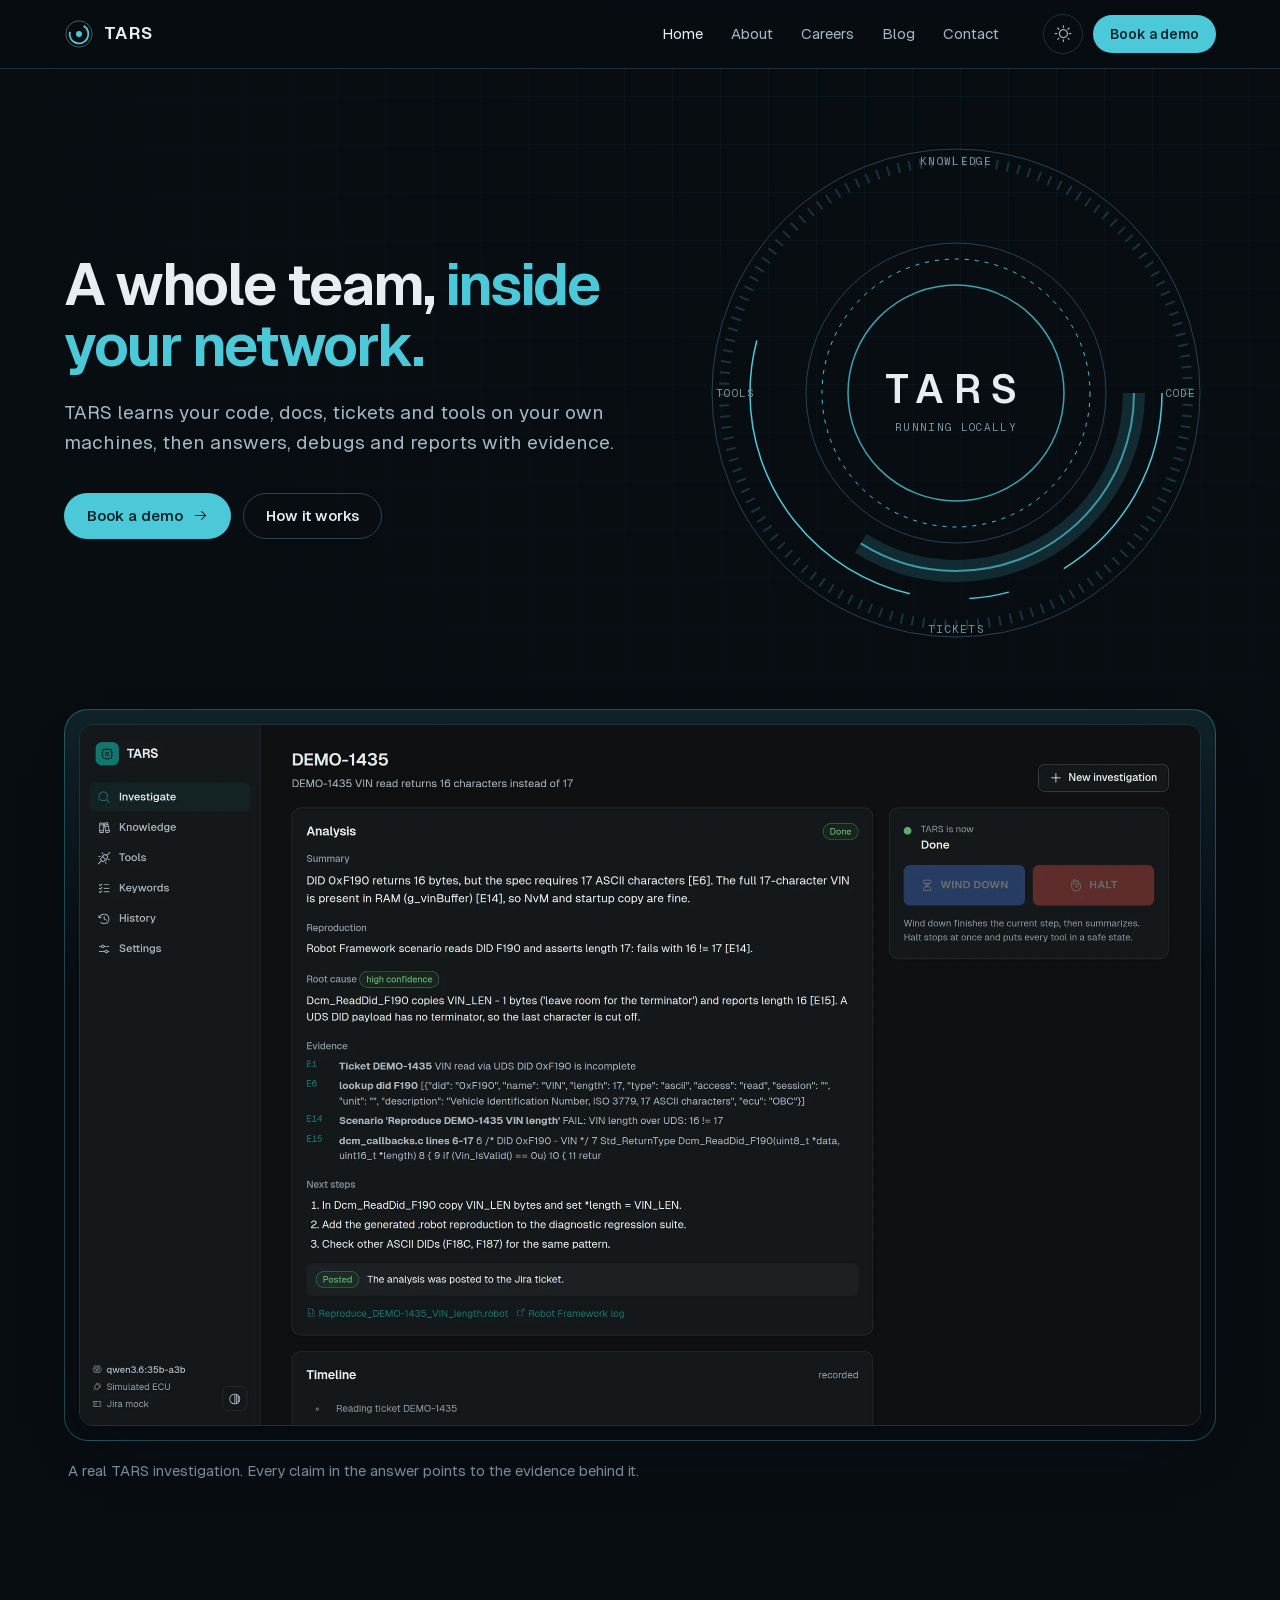
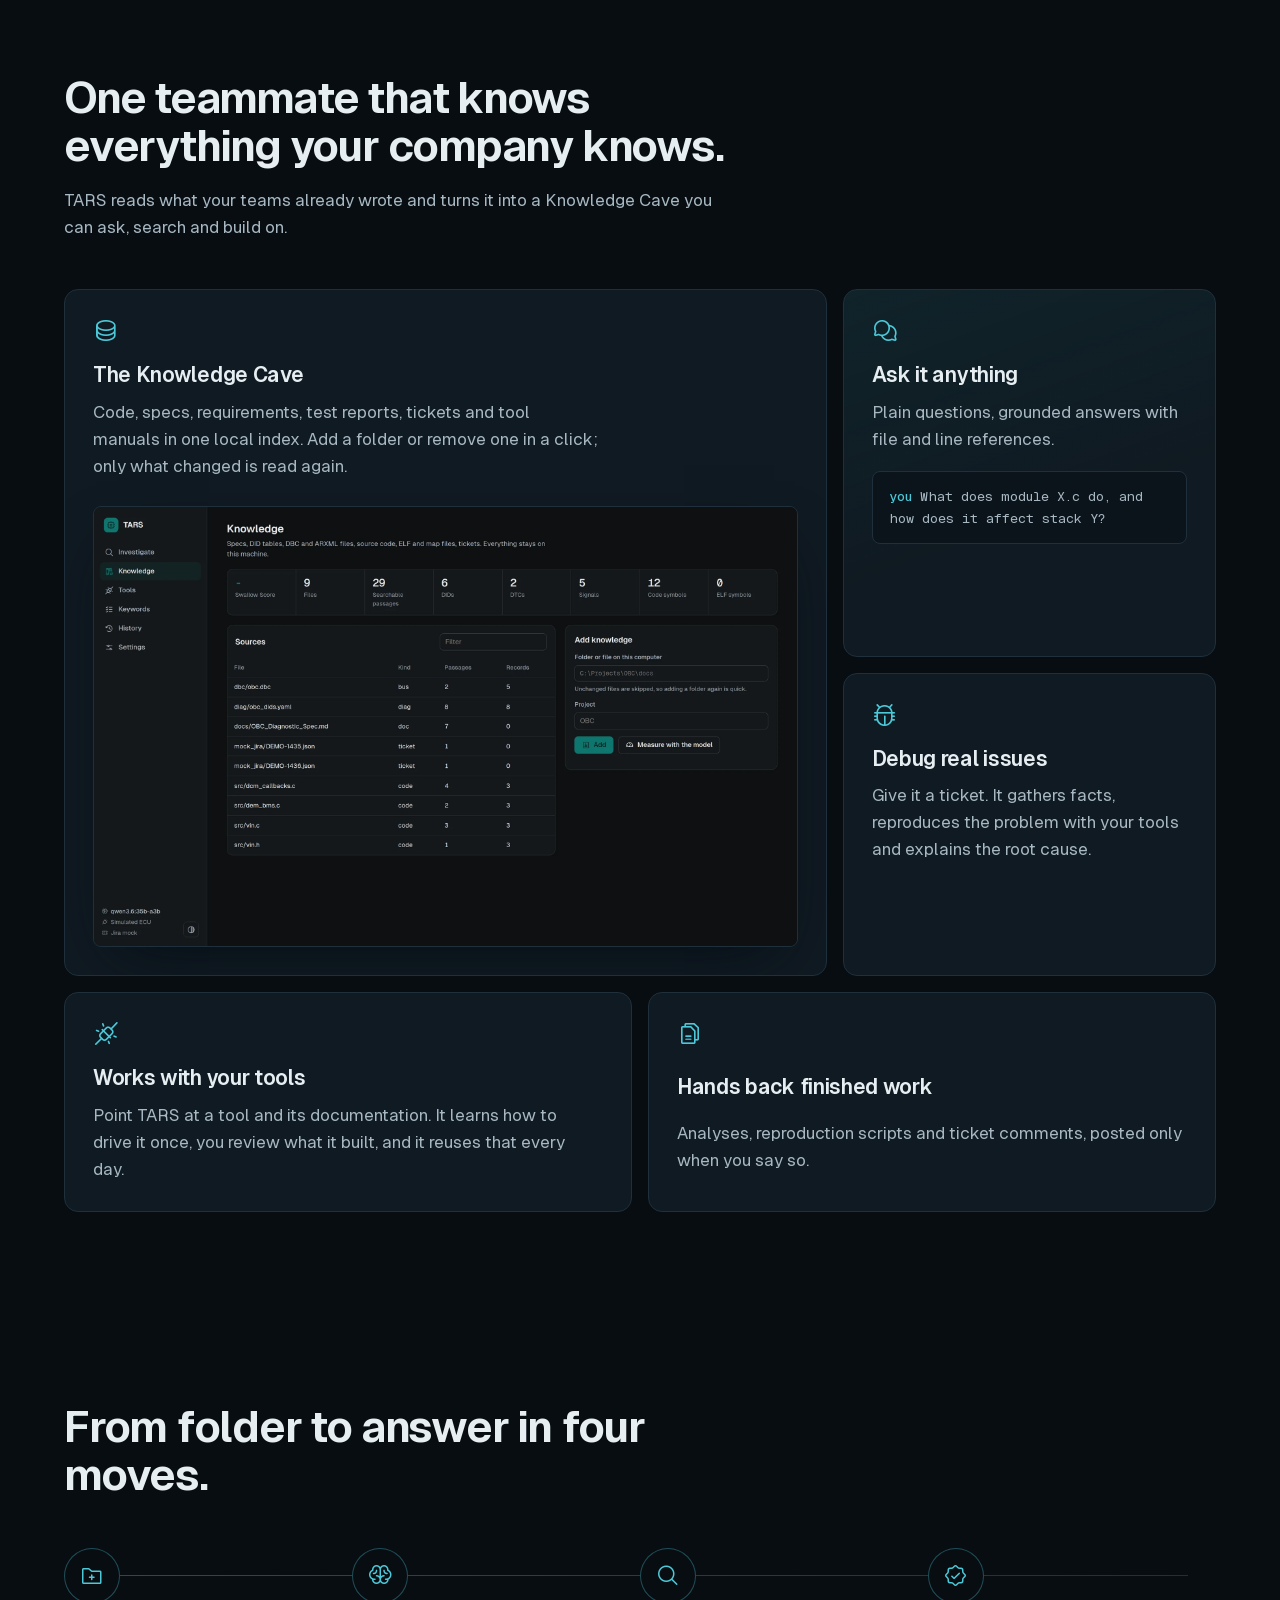
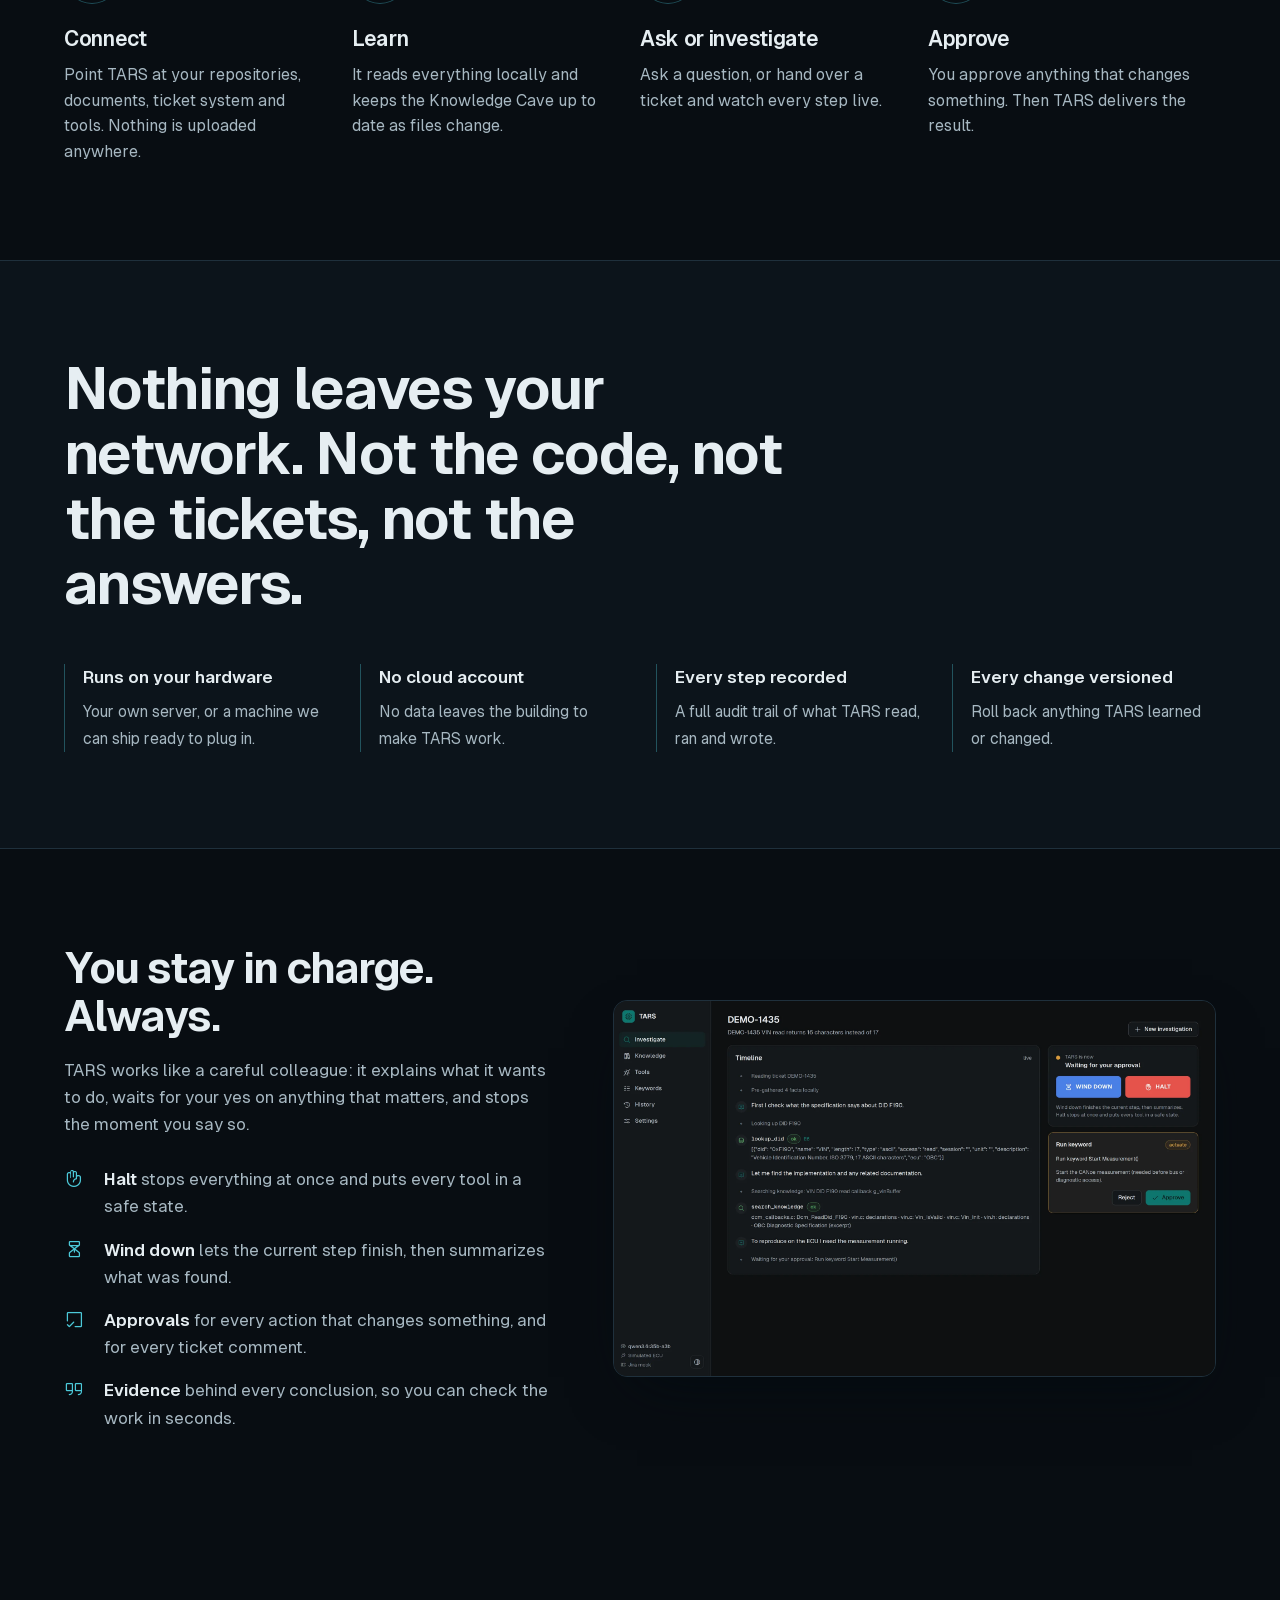
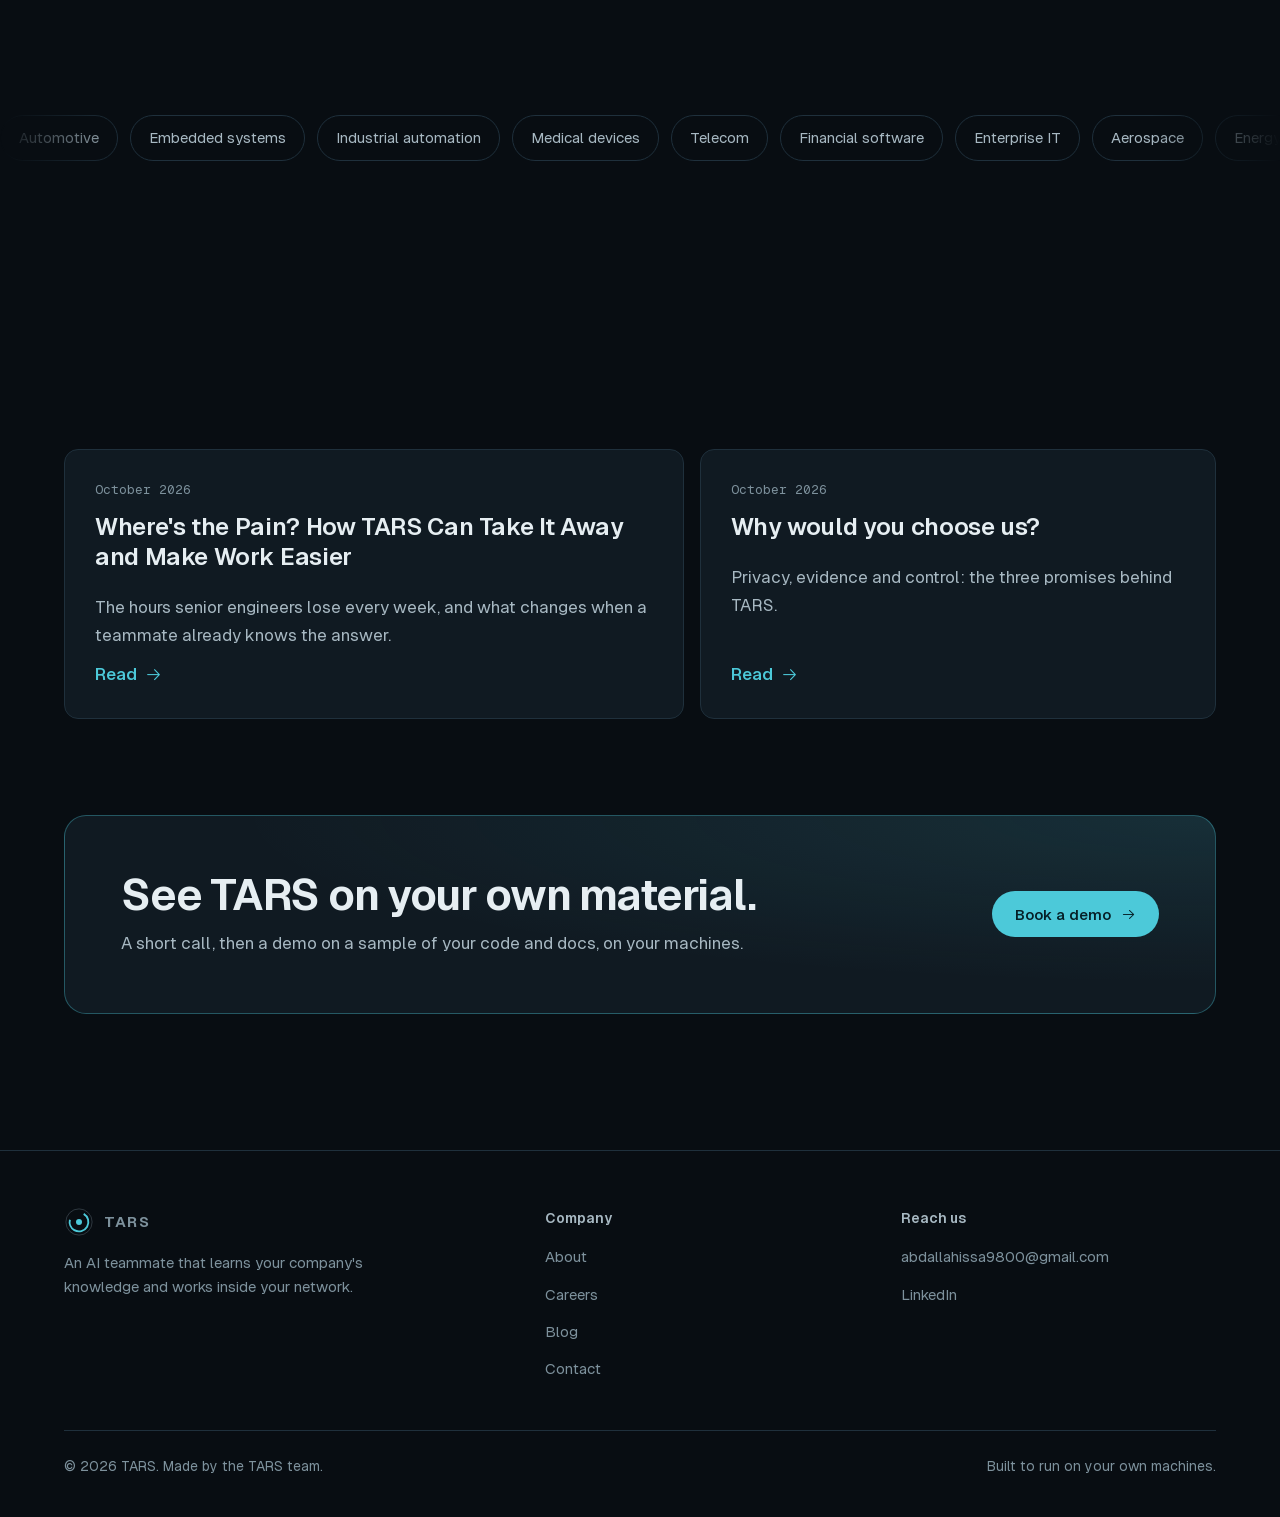
==== index.html @ c1f53424 "TARS website: home, about, careers, contact, blog with two posts" ====
<!doctype html>
<html lang="en">
<head>
<meta charset="utf-8">
<meta name="viewport" content="width=device-width, initial-scale=1">
<title>TARS | An AI teammate that works inside your network</title>
<meta name="description" content="TARS learns your company's code, docs, tickets and tools on your own machines, then answers, debugs and reports with evidence. Nothing leaves your network.">
<meta property="og:title" content="TARS | An AI teammate that works inside your network">
<meta property="og:description" content="TARS learns your company's code, docs, tickets and tools on your own machines, then answers, debugs and reports with evidence. Nothing leaves your network.">
<meta property="og:type" content="website">
<meta property="og:url" content="https://abdallahissa.github.io/tars-site/index.html">
<meta property="og:image" content="https://abdallahissa.github.io/tars-site/assets/img/dash-run.webp">
<meta name="theme-color" content="#080d12">
<link rel="icon" href="assets/img/mark.svg" type="image/svg+xml">
<link rel="preload" href="assets/fonts/Geist-Variable.woff2" as="font" type="font/woff2" crossorigin>
<link rel="stylesheet" href="assets/icons/phosphor.css">
<link rel="stylesheet" href="assets/css/site.css">
<script>try{var t=localStorage.getItem("tars-theme");if(t)document.documentElement.dataset.theme=t;}catch(e){}</script>
</head>
<body>
<a class="skip" href="#main">Skip to content</a>
<header class="site-header">
  <nav class="wrap nav" aria-label="Main">
    <a class="brand" href="index.html"><svg class="brand-mark" viewBox="0 0 32 32" aria-hidden="true"><circle cx="16" cy="16" r="14" fill="none" stroke="currentColor" stroke-opacity=".35"/>
<circle cx="16" cy="16" r="10" fill="none" stroke="var(--accent)" stroke-width="2" stroke-dasharray="44 19" transform="rotate(-60 16 16)"/>
<circle cx="16" cy="16" r="3.2" fill="var(--accent)"/></svg><span>TARS</span></a>
    <ul class="nav-links"><li><a href="index.html" aria-current="page">Home</a></li><li><a href="about.html">About</a></li><li><a href="careers.html">Careers</a></li><li><a href="blog/index.html">Blog</a></li><li><a href="contact.html">Contact</a></li></ul>
    <div class="nav-tools">
      <button class="icon-btn" type="button" data-theme-toggle aria-label="Switch theme"></button>
      <a class="btn btn-primary btn-sm nav-cta" href="contact.html">Book a demo</a>
      <button class="icon-btn menu-btn" type="button" data-menu aria-expanded="false" aria-label="Menu"><i class="ph ph-list" aria-hidden="true"></i></button>
    </div>
  </nav>
</header>
<main id="main">
<section class="hero">
  <div class="wrap hero-grid">
    <div>
      <h1>A whole team, <em>inside your network.</em></h1>
      <p class="lead">TARS learns your code, docs, tickets and tools on your own machines, then answers, debugs and reports with evidence.</p>
      <div class="cta-row">
        <a class="btn btn-primary" href="contact.html">Book a demo <i class="ph ph-arrow-right" aria-hidden="true"></i></a>
        <a class="btn btn-ghost" href="#how">How it works</a>
      </div>
    </div>
    <div class="hud" role="img" aria-label="TARS core: knowledge, code, tickets and tools feeding one local agent">
      <svg viewBox="0 0 520 520">
        <circle class="ring faint" cx="260" cy="260" r="244" stroke-width="1"/>
        <g class="spin-slow"><circle class="ring" cx="260" cy="260" r="232" stroke-width="10" stroke-opacity=".22" stroke-dasharray="2 9"/></g>
        <g class="spin-rev"><circle class="ring" cx="260" cy="260" r="206" stroke-width="1.5" stroke-dasharray="210 60 40 60 330 594"/></g>
        <g class="spin-mid"><circle class="ring" cx="260" cy="260" r="178" stroke-width="22" stroke-opacity=".16" stroke-dasharray="380 740"/>
          <circle class="ring" cx="260" cy="260" r="178" stroke-width="2" stroke-opacity=".7" stroke-dasharray="380 740"/></g>
        <circle class="ring faint" cx="260" cy="260" r="150" stroke-width="1"/>
        <g class="spin-rev"><circle class="ring" cx="260" cy="260" r="134" stroke-width="1" stroke-dasharray="4 6"/></g>
        <circle class="ring pulse" cx="260" cy="260" r="108" stroke-width="1.5" stroke-opacity=".8"/>
        <text x="260" y="270" text-anchor="middle" font-size="40" font-weight="600" letter-spacing="10">TARS</text>
        <text class="label" x="260" y="298" text-anchor="middle">RUNNING LOCALLY</text>
        <text class="label" x="260" y="32" text-anchor="middle">KNOWLEDGE</text>
        <text class="label" x="500" y="264" text-anchor="end">CODE</text>
        <text class="label" x="260" y="500" text-anchor="middle">TICKETS</text>
        <text class="label" x="20" y="264">TOOLS</text>
      </svg>
    </div>
  </div>
</section>

<section style="padding-top: 24px">
  <div class="wrap">
    <figure class="shot-frame reveal" style="margin: 0">
      <div class="shot"><img src="assets/img/dash-run.webp" width="2160" height="1350" alt="TARS dashboard showing a finished investigation: summary, root cause, reproduction and numbered evidence" loading="lazy"></div>
    </figure>
    <p class="shot-caption">A real TARS investigation. Every claim in the answer points to the evidence behind it.</p>
  </div>
</section>

<section>
  <div class="wrap">
    <div class="section-head reveal">
      <h2>One teammate that knows everything your company knows.</h2>
      <p>TARS reads what your teams already wrote and turns it into a Knowledge Cave you can ask, search and build on.</p>
    </div>
    <div class="bento">
      <article class="tile tile-a reveal">
        <i class="ph ph-database" aria-hidden="true"></i>
        <h3>The Knowledge Cave</h3>
        <p>Code, specs, requirements, test reports, tickets and tool manuals in one local index. Add a folder or remove one in a click; only what changed is read again.</p>
        <div class="shot"><img src="assets/img/dash-knowledge.webp" width="2160" height="1350" alt="TARS Knowledge page listing the sources it has learned" loading="lazy"></div>
      </article>
      <article class="tile tile-b reveal" style="--i:1">
        <i class="ph ph-chats-circle" aria-hidden="true"></i>
        <h3>Ask it anything</h3>
        <p>Plain questions, grounded answers with file and line references.</p>
        <div class="ask-sample"><b>you</b> What does module X.c do, and how does it affect stack Y?</div>
      </article>
      <article class="tile tile-c reveal" style="--i:2">
        <i class="ph ph-bug-beetle" aria-hidden="true"></i>
        <h3>Debug real issues</h3>
        <p>Give it a ticket. It gathers facts, reproduces the problem with your tools and explains the root cause.</p>
      </article>
      <article class="tile tile-d reveal">
        <i class="ph ph-plugs-connected" aria-hidden="true"></i>
        <h3>Works with your tools</h3>
        <p>Point TARS at a tool and its documentation. It learns how to drive it once, you review what it built, and it reuses that every day.</p>
      </article>
      <article class="tile tile-e reveal" style="--i:1">
        <i class="ph ph-files" aria-hidden="true"></i>
        <h3>Hands back finished work</h3>
        <p>Analyses, reproduction scripts and ticket comments, posted only when you say so.</p>
      </article>
    </div>
  </div>
</section>

<section id="how">
  <div class="wrap">
    <div class="section-head reveal">
      <h2>From folder to answer in four moves.</h2>
    </div>
    <ol class="flow flow-list">
      <li class="reveal"><div class="node"><i class="ph ph-folder-simple-plus" aria-hidden="true"></i></div><div><h3>Connect</h3><p>Point TARS at your repositories, documents, ticket system and tools. Nothing is uploaded anywhere.</p></div></li>
      <li class="reveal" style="--i:1"><div class="node"><i class="ph ph-brain" aria-hidden="true"></i></div><div><h3>Learn</h3><p>It reads everything locally and keeps the Knowledge Cave up to date as files change.</p></div></li>
      <li class="reveal" style="--i:2"><div class="node"><i class="ph ph-magnifying-glass" aria-hidden="true"></i></div><div><h3>Ask or investigate</h3><p>Ask a question, or hand over a ticket and watch every step live.</p></div></li>
      <li class="reveal" style="--i:3"><div class="node"><i class="ph ph-seal-check" aria-hidden="true"></i></div><div><h3>Approve</h3><p>You approve anything that changes something. Then TARS delivers the result.</p></div></li>
    </ol>
  </div>
</section>

<section class="statement">
  <div class="wrap">
    <h2 class="reveal">Nothing leaves your network. Not the code, not the tickets, not the answers.</h2>
    <div class="facts">
      <div class="fact reveal"><strong>Runs on your hardware</strong><span>Your own server, or a machine we can ship ready to plug in.</span></div>
      <div class="fact reveal" style="--i:1"><strong>No cloud account</strong><span>No data leaves the building to make TARS work.</span></div>
      <div class="fact reveal" style="--i:2"><strong>Every step recorded</strong><span>A full audit trail of what TARS read, ran and wrote.</span></div>
      <div class="fact reveal" style="--i:3"><strong>Every change versioned</strong><span>Roll back anything TARS learned or changed.</span></div>
    </div>
  </div>
</section>

<section>
  <div class="wrap split">
    <div class="reveal">
      <h2>You stay in charge. Always.</h2>
      <p class="body-copy">TARS works like a careful colleague: it explains what it wants to do, waits for your yes on anything that matters, and stops the moment you say so.</p>
      <ul class="checklist">
        <li><i class="ph ph-hand-palm" aria-hidden="true"></i><span><b>Halt</b> stops everything at once and puts every tool in a safe state.</span></li>
        <li><i class="ph ph-hourglass-medium" aria-hidden="true"></i><span><b>Wind down</b> lets the current step finish, then summarizes what was found.</span></li>
        <li><i class="ph ph-check-square-offset" aria-hidden="true"></i><span><b>Approvals</b> for every action that changes something, and for every ticket comment.</span></li>
        <li><i class="ph ph-quotes" aria-hidden="true"></i><span><b>Evidence</b> behind every conclusion, so you can check the work in seconds.</span></li>
      </ul>
    </div>
    <div class="shot reveal" style="--i:1"><img src="assets/img/dash-approval.webp" width="2160" height="1350" alt="TARS waiting for approval before running an action, with Wind down and Halt buttons" loading="lazy"></div>
  </div>
</section>

<section style="padding-top: 0">
  <div class="wrap">
    <div class="section-head reveal"><h2>Built for any team that builds software.</h2>
      <p>TARS learns the domain from your own material, so it fits the way your industry works.</p></div>
  </div>
  <div class="marquee" aria-label="Industries">
    <div class="marquee-track">
      <span class="chip">Automotive</span><span class="chip">Embedded systems</span><span class="chip">Industrial automation</span><span class="chip">Medical devices</span><span class="chip">Telecom</span><span class="chip">Financial software</span><span class="chip">Enterprise IT</span><span class="chip">Aerospace</span><span class="chip">Energy</span><span class="chip">Consumer electronics</span>
      <span class="chip" aria-hidden="true">Automotive</span><span class="chip" aria-hidden="true">Embedded systems</span><span class="chip" aria-hidden="true">Industrial automation</span><span class="chip" aria-hidden="true">Medical devices</span><span class="chip" aria-hidden="true">Telecom</span><span class="chip" aria-hidden="true">Financial software</span><span class="chip" aria-hidden="true">Enterprise IT</span><span class="chip" aria-hidden="true">Aerospace</span><span class="chip" aria-hidden="true">Energy</span><span class="chip" aria-hidden="true">Consumer electronics</span>
    </div>
  </div>
</section>

<section>
  <div class="wrap">
    <div class="section-head reveal"><h2>Latest writing</h2></div>
    <div class="posts">
      <a class="post-card reveal" href="blog/where-is-the-pain.html">
        <span class="meta">October 2026</span>
        <h3>Where's the Pain? How TARS Can Take It Away and Make Work Easier</h3>
        <p>The hours senior engineers lose every week, and what changes when a teammate already knows the answer.</p>
        <span class="more">Read <i class="ph ph-arrow-right" aria-hidden="true"></i></span>
      </a>
      <a class="post-card reveal" href="blog/why-choose-us.html" style="--i:1">
        <span class="meta">October 2026</span>
        <h3>Why would you choose us?</h3>
        <p>Privacy, evidence and control: the three promises behind TARS.</p>
        <span class="more">Read <i class="ph ph-arrow-right" aria-hidden="true"></i></span>
      </a>
    </div>
  </div>
</section>

<section style="padding-top: 0">
  <div class="wrap">
    <div class="band reveal">
      <div><h2>See TARS on your own material.</h2><p>A short call, then a demo on a sample of your code and docs, on your machines.</p></div>
      <a class="btn btn-primary" href="contact.html">Book a demo <i class="ph ph-arrow-right" aria-hidden="true"></i></a>
    </div>
  </div>
</section>

</main>
<footer class="site-footer">
  <div class="wrap">
    <div class="foot">
      <div>
        <a class="brand" href="index.html"><svg class="brand-mark" viewBox="0 0 32 32" aria-hidden="true"><circle cx="16" cy="16" r="14" fill="none" stroke="currentColor" stroke-opacity=".35"/>
<circle cx="16" cy="16" r="10" fill="none" stroke="var(--accent)" stroke-width="2" stroke-dasharray="44 19" transform="rotate(-60 16 16)"/>
<circle cx="16" cy="16" r="3.2" fill="var(--accent)"/></svg><span>TARS</span></a>
        <p>An AI teammate that learns your company's knowledge and works inside your network.</p>
      </div>
      <div>
        <h4>Company</h4>
        <ul><li><a href="about.html">About</a></li><li><a href="careers.html">Careers</a></li><li><a href="blog/index.html">Blog</a></li><li><a href="contact.html">Contact</a></li></ul>
      </div>
      <div>
        <h4>Reach us</h4>
        <ul><li><a href="mailto:abdallahissa9800@gmail.com">abdallahissa9800@gmail.com</a></li><li><a href="https://www.linkedin.com/in/abdallaissa/" rel="noopener" target="_blank">LinkedIn</a></li></ul>
      </div>
    </div>
    <div class="foot-bottom"><span>&copy; <span data-year>2026</span> TARS. Made by the TARS team.</span><span>Built to run on your own machines.</span></div>
  </div>
</footer>
<script src="assets/js/site.js" defer></script>
</body>
</html>
---- assets/icons/phosphor.css ----
@font-face {
  font-family: "Phosphor";
  src: url("./Phosphor.woff2") format("woff2");
  font-weight: normal;
  font-style: normal;
  font-display: block;
}

.ph {
  /* use !important to prevent issues with browser extensions that change fonts */
  font-family: "Phosphor" !important;
  speak: never;
  font-style: normal;
  font-weight: normal;
  font-variant: normal;
  text-transform: none;
  line-height: 1;

  /* Enable Ligatures ================ */
  letter-spacing: 0;
  -webkit-font-feature-settings: "liga";
  -moz-font-feature-settings: "liga=1";
  -moz-font-feature-settings: "liga";
  -ms-font-feature-settings: "liga" 1;
  font-feature-settings: "liga";
  -webkit-font-variant-ligatures: discretionary-ligatures;
  font-variant-ligatures: discretionary-ligatures;

  /* Better Font Rendering =========== */
  -webkit-font-smoothing: antialiased;
  -moz-osx-font-smoothing: grayscale;
}

.ph.ph-acorn:before {
  content: "\eb9a";
}
.ph.ph-address-book:before {
  content: "\e6f8";
}
.ph.ph-address-book-tabs:before {
  content: "\ee4e";
}
.ph.ph-air-traffic-control:before {
  content: "\ecd8";
}
.ph.ph-airplane:before {
  content: "\e002";
}
.ph.ph-airplane-in-flight:before {
  content: "\e4fe";
}
.ph.ph-airplane-landing:before {
  content: "\e502";
}
.ph.ph-airplane-takeoff:before {
  content: "\e504";
}
.ph.ph-airplane-taxiing:before {
  content: "\e500";
}
.ph.ph-airplane-tilt:before {
  content: "\e5d6";
}
.ph.ph-airplay:before {
  content: "\e004";
}
.ph.ph-alarm:before {
  content: "\e006";
}
.ph.ph-alien:before {
  content: "\e8a6";
}
.ph.ph-align-bottom:before {
  content: "\e506";
}
.ph.ph-align-bottom-simple:before {
  content: "\eb0c";
}
.ph.ph-align-center-horizontal:before {
  content: "\e50a";
}
.ph.ph-align-center-horizontal-simple:before {
  content: "\eb0e";
}
.ph.ph-align-center-vertical:before {
  content: "\e50c";
}
.ph.ph-align-center-vertical-simple:before {
  content: "\eb10";
}
.ph.ph-align-left:before {
  content: "\e50e";
}
.ph.ph-align-left-simple:before {
  content: "\eaee";
}
.ph.ph-align-right:before {
  content: "\e510";
}
.ph.ph-align-right-simple:before {
  content: "\eb12";
}
.ph.ph-align-top:before {
  content: "\e512";
}
.ph.ph-align-top-simple:before {
  content: "\eb14";
}
.ph.ph-amazon-logo:before {
  content: "\e96c";
}
.ph.ph-ambulance:before {
  content: "\e572";
}
.ph.ph-anchor:before {
  content: "\e514";
}
.ph.ph-anchor-simple:before {
  content: "\e5d8";
}
.ph.ph-android-logo:before {
  content: "\e008";
}
.ph.ph-angle:before {
  content: "\e7bc";
}
.ph.ph-angular-logo:before {
  content: "\eb80";
}
.ph.ph-aperture:before {
  content: "\e00a";
}
.ph.ph-app-store-logo:before {
  content: "\e974";
}
.ph.ph-app-window:before {
  content: "\e5da";
}
.ph.ph-apple-logo:before {
  content: "\e516";
}
.ph.ph-apple-podcasts-logo:before {
  content: "\eb96";
}
.ph.ph-approximate-equals:before {
  content: "\edaa";
}
.ph.ph-archive:before {
  content: "\e00c";
}
.ph.ph-armchair:before {
  content: "\e012";
}
.ph.ph-arrow-arc-left:before {
  content: "\e014";
}
.ph.ph-arrow-arc-right:before {
  content: "\e016";
}
.ph.ph-arrow-bend-double-up-left:before {
  content: "\e03a";
}
.ph.ph-arrow-bend-double-up-right:before {
  content: "\e03c";
}
.ph.ph-arrow-bend-down-left:before {
  content: "\e018";
}
.ph.ph-arrow-bend-down-right:before {
  content: "\e01a";
}
.ph.ph-arrow-bend-left-down:before {
  content: "\e01c";
}
.ph.ph-arrow-bend-left-up:before {
  content: "\e01e";
}
.ph.ph-arrow-bend-right-down:before {
  content: "\e020";
}
.ph.ph-arrow-bend-right-up:before {
  content: "\e022";
}
.ph.ph-arrow-bend-up-left:before {
  content: "\e024";
}
.ph.ph-arrow-bend-up-right:before {
  content: "\e026";
}
.ph.ph-arrow-circle-down:before {
  content: "\e028";
}
.ph.ph-arrow-circle-down-left:before {
  content: "\e02a";
}
.ph.ph-arrow-circle-down-right:before {
  content: "\e02c";
}
.ph.ph-arrow-circle-left:before {
  content: "\e05a";
}
.ph.ph-arrow-circle-right:before {
  content: "\e02e";
}
.ph.ph-arrow-circle-up:before {
  content: "\e030";
}
.ph.ph-arrow-circle-up-left:before {
  content: "\e032";
}
.ph.ph-arrow-circle-up-right:before {
  content: "\e034";
}
.ph.ph-arrow-clockwise:before {
  content: "\e036";
}
.ph.ph-arrow-counter-clockwise:before {
  content: "\e038";
}
.ph.ph-arrow-down:before {
  content: "\e03e";
}
.ph.ph-arrow-down-left:before {
  content: "\e040";
}
.ph.ph-arrow-down-right:before {
  content: "\e042";
}
.ph.ph-arrow-elbow-down-left:before {
  content: "\e044";
}
.ph.ph-arrow-elbow-down-right:before {
  content: "\e046";
}
.ph.ph-arrow-elbow-left:before {
  content: "\e048";
}
.ph.ph-arrow-elbow-left-down:before {
  content: "\e04a";
}
.ph.ph-arrow-elbow-left-up:before {
  content: "\e04c";
}
.ph.ph-arrow-elbow-right:before {
  content: "\e04e";
}
.ph.ph-arrow-elbow-right-down:before {
  content: "\e050";
}
.ph.ph-arrow-elbow-right-up:before {
  content: "\e052";
}
.ph.ph-arrow-elbow-up-left:before {
  content: "\e054";
}
.ph.ph-arrow-elbow-up-right:before {
  content: "\e056";
}
.ph.ph-arrow-fat-down:before {
  content: "\e518";
}
.ph.ph-arrow-fat-left:before {
  content: "\e51a";
}
.ph.ph-arrow-fat-line-down:before {
  content: "\e51c";
}
.ph.ph-arrow-fat-line-left:before {
  content: "\e51e";
}
.ph.ph-arrow-fat-line-right:before {
  content: "\e520";
}
.ph.ph-arrow-fat-line-up:before {
  content: "\e522";
}
.ph.ph-arrow-fat-lines-down:before {
  content: "\e524";
}
.ph.ph-arrow-fat-lines-left:before {
  content: "\e526";
}
.ph.ph-arrow-fat-lines-right:before {
  content: "\e528";
}
.ph.ph-arrow-fat-lines-up:before {
  content: "\e52a";
}
.ph.ph-arrow-fat-right:before {
  content: "\e52c";
}
.ph.ph-arrow-fat-up:before {
  content: "\e52e";
}
.ph.ph-arrow-left:before {
  content: "\e058";
}
.ph.ph-arrow-line-down:before {
  content: "\e05c";
}
.ph.ph-arrow-line-down-left:before {
  content: "\e05e";
}
.ph.ph-arrow-line-down-right:before {
  content: "\e060";
}
.ph.ph-arrow-line-left:before {
  content: "\e062";
}
.ph.ph-arrow-line-right:before {
  content: "\e064";
}
.ph.ph-arrow-line-up:before {
  content: "\e066";
}
.ph.ph-arrow-line-up-left:before {
  content: "\e068";
}
.ph.ph-arrow-line-up-right:before {
  content: "\e06a";
}
.ph.ph-arrow-right:before {
  content: "\e06c";
}
.ph.ph-arrow-square-down:before {
  content: "\e06e";
}
.ph.ph-arrow-square-down-left:before {
  content: "\e070";
}
.ph.ph-arrow-square-down-right:before {
  content: "\e072";
}
.ph.ph-arrow-square-in:before {
  content: "\e5dc";
}
.ph.ph-arrow-square-left:before {
  content: "\e074";
}
.ph.ph-arrow-square-out:before {
  content: "\e5de";
}
.ph.ph-arrow-square-right:before {
  content: "\e076";
}
.ph.ph-arrow-square-up:before {
  content: "\e078";
}
.ph.ph-arrow-square-up-left:before {
  content: "\e07a";
}
.ph.ph-arrow-square-up-right:before {
  content: "\e07c";
}
.ph.ph-arrow-u-down-left:before {
  content: "\e07e";
}
.ph.ph-arrow-u-down-right:before {
  content: "\e080";
}
.ph.ph-arrow-u-left-down:before {
  content: "\e082";
}
.ph.ph-arrow-u-left-up:before {
  content: "\e084";
}
.ph.ph-arrow-u-right-down:before {
  content: "\e086";
}
.ph.ph-arrow-u-right-up:before {
  content: "\e088";
}
.ph.ph-arrow-u-up-left:before {
  content: "\e08a";
}
.ph.ph-arrow-u-up-right:before {
  content: "\e08c";
}
.ph.ph-arrow-up:before {
  content: "\e08e";
}
.ph.ph-arrow-up-left:before {
  content: "\e090";
}
.ph.ph-arrow-up-right:before {
  content: "\e092";
}
.ph.ph-arrows-clockwise:before {
  content: "\e094";
}
.ph.ph-arrows-counter-clockwise:before {
  content: "\e096";
}
.ph.ph-arrows-down-up:before {
  content: "\e098";
}
.ph.ph-arrows-horizontal:before {
  content: "\eb06";
}
.ph.ph-arrows-in:before {
  content: "\e09a";
}
.ph.ph-arrows-in-cardinal:before {
  content: "\e09c";
}
.ph.ph-arrows-in-line-horizontal:before {
  content: "\e530";
}
.ph.ph-arrows-in-line-vertical:before {
  content: "\e532";
}
.ph.ph-arrows-in-simple:before {
  content: "\e09e";
}
.ph.ph-arrows-left-right:before {
  content: "\e0a0";
}
.ph.ph-arrows-merge:before {
  content: "\ed3e";
}
.ph.ph-arrows-out:before {
  content: "\e0a2";
}
.ph.ph-arrows-out-cardinal:before {
  content: "\e0a4";
}
.ph.ph-arrows-out-line-horizontal:before {
  content: "\e534";
}
.ph.ph-arrows-out-line-vertical:before {
  content: "\e536";
}
.ph.ph-arrows-out-simple:before {
  content: "\e0a6";
}
.ph.ph-arrows-split:before {
  content: "\ed3c";
}
.ph.ph-arrows-vertical:before {
  content: "\eb04";
}
.ph.ph-article:before {
  content: "\e0a8";
}
.ph.ph-article-medium:before {
  content: "\e5e0";
}
.ph.ph-article-ny-times:before {
  content: "\e5e2";
}
.ph.ph-asclepius:before {
  content: "\ee34";
}
.ph.ph-caduceus:before {
  content: "\ee34";
}
.ph.ph-asterisk:before {
  content: "\e0aa";
}
.ph.ph-asterisk-simple:before {
  content: "\e832";
}
.ph.ph-at:before {
  content: "\e0ac";
}
.ph.ph-atom:before {
  content: "\e5e4";
}
.ph.ph-avocado:before {
  content: "\ee04";
}
.ph.ph-axe:before {
  content: "\e9fc";
}
.ph.ph-baby:before {
  content: "\e774";
}
.ph.ph-baby-carriage:before {
  content: "\e818";
}
.ph.ph-backpack:before {
  content: "\e922";
}
.ph.ph-backspace:before {
  content: "\e0ae";
}
.ph.ph-bag:before {
  content: "\e0b0";
}
.ph.ph-bag-simple:before {
  content: "\e5e6";
}
.ph.ph-balloon:before {
  content: "\e76c";
}
.ph.ph-bandaids:before {
  content: "\e0b2";
}
.ph.ph-bank:before {
  content: "\e0b4";
}
.ph.ph-barbell:before {
  content: "\e0b6";
}
.ph.ph-barcode:before {
  content: "\e0b8";
}
.ph.ph-barn:before {
  content: "\ec72";
}
.ph.ph-barricade:before {
  content: "\e948";
}
.ph.ph-baseball:before {
  content: "\e71a";
}
.ph.ph-baseball-cap:before {
  content: "\ea28";
}
.ph.ph-baseball-helmet:before {
  content: "\ee4a";
}
.ph.ph-basket:before {
  content: "\e964";
}
.ph.ph-basketball:before {
  content: "\e724";
}
.ph.ph-bathtub:before {
  content: "\e81e";
}
.ph.ph-battery-charging:before {
  content: "\e0ba";
}
.ph.ph-battery-charging-vertical:before {
  content: "\e0bc";
}
.ph.ph-battery-empty:before {
  content: "\e0be";
}
.ph.ph-battery-full:before {
  content: "\e0c0";
}
.ph.ph-battery-high:before {
  content: "\e0c2";
}
.ph.ph-battery-low:before {
  content: "\e0c4";
}
.ph.ph-battery-medium:before {
  content: "\e0c6";
}
.ph.ph-battery-plus:before {
  content: "\e808";
}
.ph.ph-battery-plus-vertical:before {
  content: "\ec50";
}
.ph.ph-battery-vertical-empty:before {
  content: "\e7c6";
}
.ph.ph-battery-vertical-full:before {
  content: "\e7c4";
}
.ph.ph-battery-vertical-high:before {
  content: "\e7c2";
}
.ph.ph-battery-vertical-low:before {
  content: "\e7be";
}
.ph.ph-battery-vertical-medium:before {
  content: "\e7c0";
}
.ph.ph-battery-warning:before {
  content: "\e0c8";
}
.ph.ph-battery-warning-vertical:before {
  content: "\e0ca";
}
.ph.ph-beach-ball:before {
  content: "\ed24";
}
.ph.ph-beanie:before {
  content: "\ea2a";
}
.ph.ph-bed:before {
  content: "\e0cc";
}
.ph.ph-beer-bottle:before {
  content: "\e7b0";
}
.ph.ph-beer-stein:before {
  content: "\eb62";
}
.ph.ph-behance-logo:before {
  content: "\e7f4";
}
.ph.ph-bell:before {
  content: "\e0ce";
}
.ph.ph-bell-ringing:before {
  content: "\e5e8";
}
.ph.ph-bell-simple:before {
  content: "\e0d0";
}
.ph.ph-bell-simple-ringing:before {
  content: "\e5ea";
}
.ph.ph-bell-simple-slash:before {
  content: "\e0d2";
}
.ph.ph-bell-simple-z:before {
  content: "\e5ec";
}
.ph.ph-bell-slash:before {
  content: "\e0d4";
}
.ph.ph-bell-z:before {
  content: "\e5ee";
}
.ph.ph-belt:before {
  content: "\ea2c";
}
.ph.ph-bezier-curve:before {
  content: "\eb00";
}
.ph.ph-bicycle:before {
  content: "\e0d6";
}
.ph.ph-binary:before {
  content: "\ee60";
}
.ph.ph-binoculars:before {
  content: "\ea64";
}
.ph.ph-biohazard:before {
  content: "\e9e0";
}
.ph.ph-bird:before {
  content: "\e72c";
}
.ph.ph-blueprint:before {
  content: "\eda0";
}
.ph.ph-bluetooth:before {
  content: "\e0da";
}
.ph.ph-bluetooth-connected:before {
  content: "\e0dc";
}
.ph.ph-bluetooth-slash:before {
  content: "\e0de";
}
.ph.ph-bluetooth-x:before {
  content: "\e0e0";
}
.ph.ph-boat:before {
  content: "\e786";
}
.ph.ph-bomb:before {
  content: "\ee0a";
}
.ph.ph-bone:before {
  content: "\e7f2";
}
.ph.ph-book:before {
  content: "\e0e2";
}
.ph.ph-book-bookmark:before {
  content: "\e0e4";
}
.ph.ph-book-open:before {
  content: "\e0e6";
}
.ph.ph-book-open-text:before {
  content: "\e8f2";
}
.ph.ph-book-open-user:before {
  content: "\ede0";
}
.ph.ph-bookmark:before {
  content: "\e0e8";
}
.ph.ph-bookmark-simple:before {
  content: "\e0ea";
}
.ph.ph-bookmarks:before {
  content: "\e0ec";
}
.ph.ph-bookmarks-simple:before {
  content: "\e5f0";
}
.ph.ph-books:before {
  content: "\e758";
}
.ph.ph-boot:before {
  content: "\ecca";
}
.ph.ph-boules:before {
  content: "\e722";
}
.ph.ph-bounding-box:before {
  content: "\e6ce";
}
.ph.ph-bowl-food:before {
  content: "\eaa4";
}
.ph.ph-bowl-steam:before {
  content: "\e8e4";
}
.ph.ph-bowling-ball:before {
  content: "\ea34";
}
.ph.ph-box-arrow-down:before {
  content: "\e00e";
}
.ph.ph-archive-box:before {
  content: "\e00e";
}
.ph.ph-box-arrow-up:before {
  content: "\ee54";
}
.ph.ph-boxing-glove:before {
  content: "\ea36";
}
.ph.ph-brackets-angle:before {
  content: "\e862";
}
.ph.ph-brackets-curly:before {
  content: "\e860";
}
.ph.ph-brackets-round:before {
  content: "\e864";
}
.ph.ph-brackets-square:before {
  content: "\e85e";
}
.ph.ph-brain:before {
  content: "\e74e";
}
.ph.ph-brandy:before {
  content: "\e6b4";
}
.ph.ph-bread:before {
  content: "\e81c";
}
.ph.ph-bridge:before {
  content: "\ea68";
}
.ph.ph-briefcase:before {
  content: "\e0ee";
}
.ph.ph-briefcase-metal:before {
  content: "\e5f2";
}
.ph.ph-broadcast:before {
  content: "\e0f2";
}
.ph.ph-broom:before {
  content: "\ec54";
}
.ph.ph-browser:before {
  content: "\e0f4";
}
.ph.ph-browsers:before {
  content: "\e0f6";
}
.ph.ph-bug:before {
  content: "\e5f4";
}
.ph.ph-bug-beetle:before {
  content: "\e5f6";
}
.ph.ph-bug-droid:before {
  content: "\e5f8";
}
.ph.ph-building:before {
  content: "\e100";
}
.ph.ph-building-apartment:before {
  content: "\e0fe";
}
.ph.ph-building-office:before {
  content: "\e0ff";
}
.ph.ph-buildings:before {
  content: "\e102";
}
.ph.ph-bulldozer:before {
  content: "\ec6c";
}
.ph.ph-bus:before {
  content: "\e106";
}
.ph.ph-butterfly:before {
  content: "\ea6e";
}
.ph.ph-cable-car:before {
  content: "\e49c";
}
.ph.ph-cactus:before {
  content: "\e918";
}
.ph.ph-cake:before {
  content: "\e780";
}
.ph.ph-calculator:before {
  content: "\e538";
}
.ph.ph-calendar:before {
  content: "\e108";
}
.ph.ph-calendar-blank:before {
  content: "\e10a";
}
.ph.ph-calendar-check:before {
  content: "\e712";
}
.ph.ph-calendar-dot:before {
  content: "\e7b2";
}
.ph.ph-calendar-dots:before {
  content: "\e7b4";
}
.ph.ph-calendar-heart:before {
  content: "\e8b0";
}
.ph.ph-calendar-minus:before {
  content: "\ea14";
}
.ph.ph-calendar-plus:before {
  content: "\e714";
}
.ph.ph-calendar-slash:before {
  content: "\ea12";
}
.ph.ph-calendar-star:before {
  content: "\e8b2";
}
.ph.ph-calendar-x:before {
  content: "\e10c";
}
.ph.ph-call-bell:before {
  content: "\e7de";
}
.ph.ph-camera:before {
  content: "\e10e";
}
.ph.ph-camera-plus:before {
  content: "\ec58";
}
.ph.ph-camera-rotate:before {
  content: "\e7a4";
}
.ph.ph-camera-slash:before {
  content: "\e110";
}
.ph.ph-campfire:before {
  content: "\e9d8";
}
.ph.ph-car:before {
  content: "\e112";
}
.ph.ph-car-battery:before {
  content: "\ee30";
}
.ph.ph-car-profile:before {
  content: "\e8cc";
}
.ph.ph-car-simple:before {
  content: "\e114";
}
.ph.ph-cardholder:before {
  content: "\e5fa";
}
.ph.ph-cards:before {
  content: "\e0f8";
}
.ph.ph-cards-three:before {
  content: "\ee50";
}
.ph.ph-caret-circle-double-down:before {
  content: "\e116";
}
.ph.ph-caret-circle-double-left:before {
  content: "\e118";
}
.ph.ph-caret-circle-double-right:before {
  content: "\e11a";
}
.ph.ph-caret-circle-double-up:before {
  content: "\e11c";
}
.ph.ph-caret-circle-down:before {
  content: "\e11e";
}
.ph.ph-caret-circle-left:before {
  content: "\e120";
}
.ph.ph-caret-circle-right:before {
  content: "\e122";
}
.ph.ph-caret-circle-up:before {
  content: "\e124";
}
.ph.ph-caret-circle-up-down:before {
  content: "\e13e";
}
.ph.ph-caret-double-down:before {
  content: "\e126";
}
.ph.ph-caret-double-left:before {
  content: "\e128";
}
.ph.ph-caret-double-right:before {
  content: "\e12a";
}
.ph.ph-caret-double-up:before {
  content: "\e12c";
}
.ph.ph-caret-down:before {
  content: "\e136";
}
.ph.ph-caret-left:before {
  content: "\e138";
}
.ph.ph-caret-line-down:before {
  content: "\e134";
}
.ph.ph-caret-line-left:before {
  content: "\e132";
}
.ph.ph-caret-line-right:before {
  content: "\e130";
}
.ph.ph-caret-line-up:before {
  content: "\e12e";
}
.ph.ph-caret-right:before {
  content: "\e13a";
}
.ph.ph-caret-up:before {
  content: "\e13c";
}
.ph.ph-caret-up-down:before {
  content: "\e140";
}
.ph.ph-carrot:before {
  content: "\ed38";
}
.ph.ph-cash-register:before {
  content: "\ed80";
}
.ph.ph-cassette-tape:before {
  content: "\ed2e";
}
.ph.ph-castle-turret:before {
  content: "\e9d0";
}
.ph.ph-cat:before {
  content: "\e748";
}
.ph.ph-cell-signal-full:before {
  content: "\e142";
}
.ph.ph-cell-signal-high:before {
  content: "\e144";
}
.ph.ph-cell-signal-low:before {
  content: "\e146";
}
.ph.ph-cell-signal-medium:before {
  content: "\e148";
}
.ph.ph-cell-signal-none:before {
  content: "\e14a";
}
.ph.ph-cell-signal-slash:before {
  content: "\e14c";
}
.ph.ph-cell-signal-x:before {
  content: "\e14e";
}
.ph.ph-cell-tower:before {
  content: "\ebaa";
}
.ph.ph-certificate:before {
  content: "\e766";
}
.ph.ph-chair:before {
  content: "\e950";
}
.ph.ph-chalkboard:before {
  content: "\e5fc";
}
.ph.ph-chalkboard-simple:before {
  content: "\e5fe";
}
.ph.ph-chalkboard-teacher:before {
  content: "\e600";
}
.ph.ph-champagne:before {
  content: "\eaca";
}
.ph.ph-charging-station:before {
  content: "\e8d0";
}
.ph.ph-chart-bar:before {
  content: "\e150";
}
.ph.ph-chart-bar-horizontal:before {
  content: "\e152";
}
.ph.ph-chart-donut:before {
  content: "\eaa6";
}
.ph.ph-chart-line:before {
  content: "\e154";
}
.ph.ph-chart-line-down:before {
  content: "\e8b6";
}
.ph.ph-chart-line-up:before {
  content: "\e156";
}
.ph.ph-chart-pie:before {
  content: "\e158";
}
.ph.ph-chart-pie-slice:before {
  content: "\e15a";
}
.ph.ph-chart-polar:before {
  content: "\eaa8";
}
.ph.ph-chart-scatter:before {
  content: "\eaac";
}
.ph.ph-chat:before {
  content: "\e15c";
}
.ph.ph-chat-centered:before {
  content: "\e160";
}
.ph.ph-chat-centered-dots:before {
  content: "\e164";
}
.ph.ph-chat-centered-slash:before {
  content: "\e162";
}
.ph.ph-chat-centered-text:before {
  content: "\e166";
}
.ph.ph-chat-circle:before {
  content: "\e168";
}
.ph.ph-chat-circle-dots:before {
  content: "\e16c";
}
.ph.ph-chat-circle-slash:before {
  content: "\e16a";
}
.ph.ph-chat-circle-text:before {
  content: "\e16e";
}
.ph.ph-chat-dots:before {
  content: "\e170";
}
.ph.ph-chat-slash:before {
  content: "\e15e";
}
.ph.ph-chat-teardrop:before {
  content: "\e172";
}
.ph.ph-chat-teardrop-dots:before {
  content: "\e176";
}
.ph.ph-chat-teardrop-slash:before {
  content: "\e174";
}
.ph.ph-chat-teardrop-text:before {
  content: "\e178";
}
.ph.ph-chat-text:before {
  content: "\e17a";
}
.ph.ph-chats:before {
  content: "\e17c";
}
.ph.ph-chats-circle:before {
  content: "\e17e";
}
.ph.ph-chats-teardrop:before {
  content: "\e180";
}
.ph.ph-check:before {
  content: "\e182";
}
.ph.ph-check-circle:before {
  content: "\e184";
}
.ph.ph-check-fat:before {
  content: "\eba6";
}
.ph.ph-check-square:before {
  content: "\e186";
}
.ph.ph-check-square-offset:before {
  content: "\e188";
}
.ph.ph-checkerboard:before {
  content: "\e8c4";
}
.ph.ph-checks:before {
  content: "\e53a";
}
.ph.ph-cheers:before {
  content: "\ea4a";
}
.ph.ph-cheese:before {
  content: "\e9fe";
}
.ph.ph-chef-hat:before {
  content: "\ed8e";
}
.ph.ph-cherries:before {
  content: "\e830";
}
.ph.ph-church:before {
  content: "\ecea";
}
.ph.ph-cigarette:before {
  content: "\ed90";
}
.ph.ph-cigarette-slash:before {
  content: "\ed92";
}
.ph.ph-circle:before {
  content: "\e18a";
}
.ph.ph-circle-dashed:before {
  content: "\e602";
}
.ph.ph-circle-half:before {
  content: "\e18c";
}
.ph.ph-circle-half-tilt:before {
  content: "\e18e";
}
.ph.ph-circle-notch:before {
  content: "\eb44";
}
.ph.ph-circles-four:before {
  content: "\e190";
}
.ph.ph-circles-three:before {
  content: "\e192";
}
.ph.ph-circles-three-plus:before {
  content: "\e194";
}
.ph.ph-circuitry:before {
  content: "\e9c2";
}
.ph.ph-city:before {
  content: "\ea6a";
}
.ph.ph-clipboard:before {
  content: "\e196";
}
.ph.ph-clipboard-text:before {
  content: "\e198";
}
.ph.ph-clock:before {
  content: "\e19a";
}
.ph.ph-clock-afternoon:before {
  content: "\e19c";
}
.ph.ph-clock-clockwise:before {
  content: "\e19e";
}
.ph.ph-clock-countdown:before {
  content: "\ed2c";
}
.ph.ph-clock-counter-clockwise:before {
  content: "\e1a0";
}
.ph.ph-clock-user:before {
  content: "\edec";
}
.ph.ph-closed-captioning:before {
  content: "\e1a4";
}
.ph.ph-cloud:before {
  content: "\e1aa";
}
.ph.ph-cloud-arrow-down:before {
  content: "\e1ac";
}
.ph.ph-cloud-arrow-up:before {
  content: "\e1ae";
}
.ph.ph-cloud-check:before {
  content: "\e1b0";
}
.ph.ph-cloud-fog:before {
  content: "\e53c";
}
.ph.ph-cloud-lightning:before {
  content: "\e1b2";
}
.ph.ph-cloud-moon:before {
  content: "\e53e";
}
.ph.ph-cloud-rain:before {
  content: "\e1b4";
}
.ph.ph-cloud-slash:before {
  content: "\e1b6";
}
.ph.ph-cloud-snow:before {
  content: "\e1b8";
}
.ph.ph-cloud-sun:before {
  content: "\e540";
}
.ph.ph-cloud-warning:before {
  content: "\ea98";
}
.ph.ph-cloud-x:before {
  content: "\ea96";
}
.ph.ph-clover:before {
  content: "\edc8";
}
.ph.ph-club:before {
  content: "\e1ba";
}
.ph.ph-coat-hanger:before {
  content: "\e7fe";
}
.ph.ph-coda-logo:before {
  content: "\e7ce";
}
.ph.ph-code:before {
  content: "\e1bc";
}
.ph.ph-code-block:before {
  content: "\eafe";
}
.ph.ph-code-simple:before {
  content: "\e1be";
}
.ph.ph-codepen-logo:before {
  content: "\e978";
}
.ph.ph-codesandbox-logo:before {
  content: "\ea06";
}
.ph.ph-coffee:before {
  content: "\e1c2";
}
.ph.ph-coffee-bean:before {
  content: "\e1c0";
}
.ph.ph-coin:before {
  content: "\e60e";
}
.ph.ph-coin-vertical:before {
  content: "\eb48";
}
.ph.ph-coins:before {
  content: "\e78e";
}
.ph.ph-columns:before {
  content: "\e546";
}
.ph.ph-columns-plus-left:before {
  content: "\e544";
}
.ph.ph-columns-plus-right:before {
  content: "\e542";
}
.ph.ph-command:before {
  content: "\e1c4";
}
.ph.ph-compass:before {
  content: "\e1c8";
}
.ph.ph-compass-rose:before {
  content: "\e1c6";
}
.ph.ph-compass-tool:before {
  content: "\ea0e";
}
.ph.ph-computer-tower:before {
  content: "\e548";
}
.ph.ph-confetti:before {
  content: "\e81a";
}
.ph.ph-contactless-payment:before {
  content: "\ed42";
}
.ph.ph-control:before {
  content: "\eca6";
}
.ph.ph-cookie:before {
  content: "\e6ca";
}
.ph.ph-cooking-pot:before {
  content: "\e764";
}
.ph.ph-copy:before {
  content: "\e1ca";
}
.ph.ph-copy-simple:before {
  content: "\e1cc";
}
.ph.ph-copyleft:before {
  content: "\e86a";
}
.ph.ph-copyright:before {
  content: "\e54a";
}
.ph.ph-corners-in:before {
  content: "\e1ce";
}
.ph.ph-corners-out:before {
  content: "\e1d0";
}
.ph.ph-couch:before {
  content: "\e7f6";
}
.ph.ph-court-basketball:before {
  content: "\ee36";
}
.ph.ph-cow:before {
  content: "\eabe";
}
.ph.ph-cowboy-hat:before {
  content: "\ed12";
}
.ph.ph-cpu:before {
  content: "\e610";
}
.ph.ph-crane:before {
  content: "\ed48";
}
.ph.ph-crane-tower:before {
  content: "\ed49";
}
.ph.ph-credit-card:before {
  content: "\e1d2";
}
.ph.ph-cricket:before {
  content: "\ee12";
}
.ph.ph-crop:before {
  content: "\e1d4";
}
.ph.ph-cross:before {
  content: "\e8a0";
}
.ph.ph-crosshair:before {
  content: "\e1d6";
}
.ph.ph-crosshair-simple:before {
  content: "\e1d8";
}
.ph.ph-crown:before {
  content: "\e614";
}
.ph.ph-crown-cross:before {
  content: "\ee5e";
}
.ph.ph-crown-simple:before {
  content: "\e616";
}
.ph.ph-cube:before {
  content: "\e1da";
}
.ph.ph-cube-focus:before {
  content: "\ed0a";
}
.ph.ph-cube-transparent:before {
  content: "\ec7c";
}
.ph.ph-currency-btc:before {
  content: "\e618";
}
.ph.ph-currency-circle-dollar:before {
  content: "\e54c";
}
.ph.ph-currency-cny:before {
  content: "\e54e";
}
.ph.ph-currency-dollar:before {
  content: "\e550";
}
.ph.ph-currency-dollar-simple:before {
  content: "\e552";
}
.ph.ph-currency-eth:before {
  content: "\eada";
}
.ph.ph-currency-eur:before {
  content: "\e554";
}
.ph.ph-currency-gbp:before {
  content: "\e556";
}
.ph.ph-currency-inr:before {
  content: "\e558";
}
.ph.ph-currency-jpy:before {
  content: "\e55a";
}
.ph.ph-currency-krw:before {
  content: "\e55c";
}
.ph.ph-currency-kzt:before {
  content: "\ec4c";
}
.ph.ph-currency-ngn:before {
  content: "\eb52";
}
.ph.ph-currency-rub:before {
  content: "\e55e";
}
.ph.ph-cursor:before {
  content: "\e1dc";
}
.ph.ph-cursor-click:before {
  content: "\e7c8";
}
.ph.ph-cursor-text:before {
  content: "\e7d8";
}
.ph.ph-cylinder:before {
  content: "\e8fc";
}
.ph.ph-database:before {
  content: "\e1de";
}
.ph.ph-desk:before {
  content: "\ed16";
}
.ph.ph-desktop:before {
  content: "\e560";
}
.ph.ph-desktop-tower:before {
  content: "\e562";
}
.ph.ph-detective:before {
  content: "\e83e";
}
.ph.ph-dev-to-logo:before {
  content: "\ed0e";
}
.ph.ph-device-mobile:before {
  content: "\e1e0";
}
.ph.ph-device-mobile-camera:before {
  content: "\e1e2";
}
.ph.ph-device-mobile-slash:before {
  content: "\ee46";
}
.ph.ph-device-mobile-speaker:before {
  content: "\e1e4";
}
.ph.ph-device-rotate:before {
  content: "\edf2";
}
.ph.ph-device-tablet:before {
  content: "\e1e6";
}
.ph.ph-device-tablet-camera:before {
  content: "\e1e8";
}
.ph.ph-device-tablet-speaker:before {
  content: "\e1ea";
}
.ph.ph-devices:before {
  content: "\eba4";
}
.ph.ph-diamond:before {
  content: "\e1ec";
}
.ph.ph-diamonds-four:before {
  content: "\e8f4";
}
.ph.ph-dice-five:before {
  content: "\e1ee";
}
.ph.ph-dice-four:before {
  content: "\e1f0";
}
.ph.ph-dice-one:before {
  content: "\e1f2";
}
.ph.ph-dice-six:before {
  content: "\e1f4";
}
.ph.ph-dice-three:before {
  content: "\e1f6";
}
.ph.ph-dice-two:before {
  content: "\e1f8";
}
.ph.ph-disc:before {
  content: "\e564";
}
.ph.ph-disco-ball:before {
  content: "\ed98";
}
.ph.ph-discord-logo:before {
  content: "\e61a";
}
.ph.ph-divide:before {
  content: "\e1fa";
}
.ph.ph-dna:before {
  content: "\e924";
}
.ph.ph-dog:before {
  content: "\e74a";
}
.ph.ph-door:before {
  content: "\e61c";
}
.ph.ph-door-open:before {
  content: "\e7e6";
}
.ph.ph-dot:before {
  content: "\ecde";
}
.ph.ph-dot-outline:before {
  content: "\ece0";
}
.ph.ph-dots-nine:before {
  content: "\e1fc";
}
.ph.ph-dots-six:before {
  content: "\e794";
}
.ph.ph-dots-six-vertical:before {
  content: "\eae2";
}
.ph.ph-dots-three:before {
  content: "\e1fe";
}
.ph.ph-dots-three-circle:before {
  content: "\e200";
}
.ph.ph-dots-three-circle-vertical:before {
  content: "\e202";
}
.ph.ph-dots-three-outline:before {
  content: "\e204";
}
.ph.ph-dots-three-outline-vertical:before {
  content: "\e206";
}
.ph.ph-dots-three-vertical:before {
  content: "\e208";
}
.ph.ph-download:before {
  content: "\e20a";
}
.ph.ph-download-simple:before {
  content: "\e20c";
}
.ph.ph-dress:before {
  content: "\ea7e";
}
.ph.ph-dresser:before {
  content: "\e94e";
}
.ph.ph-dribbble-logo:before {
  content: "\e20e";
}
.ph.ph-drone:before {
  content: "\ed74";
}
.ph.ph-drop:before {
  content: "\e210";
}
.ph.ph-drop-half:before {
  content: "\e566";
}
.ph.ph-drop-half-bottom:before {
  content: "\eb40";
}
.ph.ph-drop-simple:before {
  content: "\ee32";
}
.ph.ph-drop-slash:before {
  content: "\e954";
}
.ph.ph-dropbox-logo:before {
  content: "\e7d0";
}
.ph.ph-ear:before {
  content: "\e70c";
}
.ph.ph-ear-slash:before {
  content: "\e70e";
}
.ph.ph-egg:before {
  content: "\e812";
}
.ph.ph-egg-crack:before {
  content: "\eb64";
}
.ph.ph-eject:before {
  content: "\e212";
}
.ph.ph-eject-simple:before {
  content: "\e6ae";
}
.ph.ph-elevator:before {
  content: "\ecc0";
}
.ph.ph-empty:before {
  content: "\edbc";
}
.ph.ph-engine:before {
  content: "\ea80";
}
.ph.ph-envelope:before {
  content: "\e214";
}
.ph.ph-envelope-open:before {
  content: "\e216";
}
.ph.ph-envelope-simple:before {
  content: "\e218";
}
.ph.ph-envelope-simple-open:before {
  content: "\e21a";
}
.ph.ph-equalizer:before {
  content: "\ebbc";
}
.ph.ph-equals:before {
  content: "\e21c";
}
.ph.ph-eraser:before {
  content: "\e21e";
}
.ph.ph-escalator-down:before {
  content: "\ecba";
}
.ph.ph-escalator-up:before {
  content: "\ecbc";
}
.ph.ph-exam:before {
  content: "\e742";
}
.ph.ph-exclamation-mark:before {
  content: "\ee44";
}
.ph.ph-exclude:before {
  content: "\e882";
}
.ph.ph-exclude-square:before {
  content: "\e880";
}
.ph.ph-export:before {
  content: "\eaf0";
}
.ph.ph-eye:before {
  content: "\e220";
}
.ph.ph-eye-closed:before {
  content: "\e222";
}
.ph.ph-eye-slash:before {
  content: "\e224";
}
.ph.ph-eyedropper:before {
  content: "\e568";
}
.ph.ph-eyedropper-sample:before {
  content: "\eac4";
}
.ph.ph-eyeglasses:before {
  content: "\e7ba";
}
.ph.ph-eyes:before {
  content: "\ee5c";
}
.ph.ph-face-mask:before {
  content: "\e56a";
}
.ph.ph-facebook-logo:before {
  content: "\e226";
}
.ph.ph-factory:before {
  content: "\e760";
}
.ph.ph-faders:before {
  content: "\e228";
}
.ph.ph-faders-horizontal:before {
  content: "\e22a";
}
.ph.ph-fallout-shelter:before {
  content: "\e9de";
}
.ph.ph-fan:before {
  content: "\e9f2";
}
.ph.ph-farm:before {
  content: "\ec70";
}
.ph.ph-fast-forward:before {
  content: "\e6a6";
}
.ph.ph-fast-forward-circle:before {
  content: "\e22c";
}
.ph.ph-feather:before {
  content: "\e9c0";
}
.ph.ph-fediverse-logo:before {
  content: "\ed66";
}
.ph.ph-figma-logo:before {
  content: "\e22e";
}
.ph.ph-file:before {
  content: "\e230";
}
.ph.ph-file-archive:before {
  content: "\eb2a";
}
.ph.ph-file-arrow-down:before {
  content: "\e232";
}
.ph.ph-file-arrow-up:before {
  content: "\e61e";
}
.ph.ph-file-audio:before {
  content: "\ea20";
}
.ph.ph-file-c:before {
  content: "\eb32";
}
.ph.ph-file-c-sharp:before {
  content: "\eb30";
}
.ph.ph-file-cloud:before {
  content: "\e95e";
}
.ph.ph-file-code:before {
  content: "\e914";
}
.ph.ph-file-cpp:before {
  content: "\eb2e";
}
.ph.ph-file-css:before {
  content: "\eb34";
}
.ph.ph-file-csv:before {
  content: "\eb1c";
}
.ph.ph-file-dashed:before {
  content: "\e704";
}
.ph.ph-file-dotted:before {
  content: "\e704";
}
.ph.ph-file-doc:before {
  content: "\eb1e";
}
.ph.ph-file-html:before {
  content: "\eb38";
}
.ph.ph-file-image:before {
  content: "\ea24";
}
.ph.ph-file-ini:before {
  content: "\eb33";
}
.ph.ph-file-jpg:before {
  content: "\eb1a";
}
.ph.ph-file-js:before {
  content: "\eb24";
}
.ph.ph-file-jsx:before {
  content: "\eb3a";
}
.ph.ph-file-lock:before {
  content: "\e95c";
}
.ph.ph-file-magnifying-glass:before {
  content: "\e238";
}
.ph.ph-file-search:before {
  content: "\e238";
}
.ph.ph-file-md:before {
  content: "\ed50";
}
.ph.ph-file-minus:before {
  content: "\e234";
}
.ph.ph-file-pdf:before {
  content: "\e702";
}
.ph.ph-file-plus:before {
  content: "\e236";
}
.ph.ph-file-png:before {
  content: "\eb18";
}
.ph.ph-file-ppt:before {
  content: "\eb20";
}
.ph.ph-file-py:before {
  content: "\eb2c";
}
.ph.ph-file-rs:before {
  content: "\eb28";
}
.ph.ph-file-sql:before {
  content: "\ed4e";
}
.ph.ph-file-svg:before {
  content: "\ed08";
}
.ph.ph-file-text:before {
  content: "\e23a";
}
.ph.ph-file-ts:before {
  content: "\eb26";
}
.ph.ph-file-tsx:before {
  content: "\eb3c";
}
.ph.ph-file-txt:before {
  content: "\eb35";
}
.ph.ph-file-video:before {
  content: "\ea22";
}
.ph.ph-file-vue:before {
  content: "\eb3e";
}
.ph.ph-file-x:before {
  content: "\e23c";
}
.ph.ph-file-xls:before {
  content: "\eb22";
}
.ph.ph-file-zip:before {
  content: "\e958";
}
.ph.ph-files:before {
  content: "\e710";
}
.ph.ph-film-reel:before {
  content: "\e8c0";
}
.ph.ph-film-script:before {
  content: "\eb50";
}
.ph.ph-film-slate:before {
  content: "\e8c2";
}
.ph.ph-film-strip:before {
  content: "\e792";
}
.ph.ph-fingerprint:before {
  content: "\e23e";
}
.ph.ph-fingerprint-simple:before {
  content: "\e240";
}
.ph.ph-finn-the-human:before {
  content: "\e56c";
}
.ph.ph-fire:before {
  content: "\e242";
}
.ph.ph-fire-extinguisher:before {
  content: "\e9e8";
}
.ph.ph-fire-simple:before {
  content: "\e620";
}
.ph.ph-fire-truck:before {
  content: "\e574";
}
.ph.ph-first-aid:before {
  content: "\e56e";
}
.ph.ph-first-aid-kit:before {
  content: "\e570";
}
.ph.ph-fish:before {
  content: "\e728";
}
.ph.ph-fish-simple:before {
  content: "\e72a";
}
.ph.ph-flag:before {
  content: "\e244";
}
.ph.ph-flag-banner:before {
  content: "\e622";
}
.ph.ph-flag-banner-fold:before {
  content: "\ecf2";
}
.ph.ph-flag-checkered:before {
  content: "\ea38";
}
.ph.ph-flag-pennant:before {
  content: "\ecf0";
}
.ph.ph-flame:before {
  content: "\e624";
}
.ph.ph-flashlight:before {
  content: "\e246";
}
.ph.ph-flask:before {
  content: "\e79e";
}
.ph.ph-flip-horizontal:before {
  content: "\ed6a";
}
.ph.ph-flip-vertical:before {
  content: "\ed6c";
}
.ph.ph-floppy-disk:before {
  content: "\e248";
}
.ph.ph-floppy-disk-back:before {
  content: "\eaf4";
}
.ph.ph-flow-arrow:before {
  content: "\e6ec";
}
.ph.ph-flower:before {
  content: "\e75e";
}
.ph.ph-flower-lotus:before {
  content: "\e6cc";
}
.ph.ph-flower-tulip:before {
  content: "\eacc";
}
.ph.ph-flying-saucer:before {
  content: "\eb4a";
}
.ph.ph-folder:before {
  content: "\e24a";
}
.ph.ph-folder-notch:before {
  content: "\e24a";
}
.ph.ph-folder-dashed:before {
  content: "\e8f8";
}
.ph.ph-folder-dotted:before {
  content: "\e8f8";
}
.ph.ph-folder-lock:before {
  content: "\ea3c";
}
.ph.ph-folder-minus:before {
  content: "\e254";
}
.ph.ph-folder-notch-minus:before {
  content: "\e254";
}
.ph.ph-folder-open:before {
  content: "\e256";
}
.ph.ph-folder-notch-open:before {
  content: "\e256";
}
.ph.ph-folder-plus:before {
  content: "\e258";
}
.ph.ph-folder-notch-plus:before {
  content: "\e258";
}
.ph.ph-folder-simple:before {
  content: "\e25a";
}
.ph.ph-folder-simple-dashed:before {
  content: "\ec2a";
}
.ph.ph-folder-simple-dotted:before {
  content: "\ec2a";
}
.ph.ph-folder-simple-lock:before {
  content: "\eb5e";
}
.ph.ph-folder-simple-minus:before {
  content: "\e25c";
}
.ph.ph-folder-simple-plus:before {
  content: "\e25e";
}
.ph.ph-folder-simple-star:before {
  content: "\ec2e";
}
.ph.ph-folder-simple-user:before {
  content: "\eb60";
}
.ph.ph-folder-star:before {
  content: "\ea86";
}
.ph.ph-folder-user:before {
  content: "\eb46";
}
.ph.ph-folders:before {
  content: "\e260";
}
.ph.ph-football:before {
  content: "\e718";
}
.ph.ph-football-helmet:before {
  content: "\ee4c";
}
.ph.ph-footprints:before {
  content: "\ea88";
}
.ph.ph-fork-knife:before {
  content: "\e262";
}
.ph.ph-four-k:before {
  content: "\ea5c";
}
.ph.ph-frame-corners:before {
  content: "\e626";
}
.ph.ph-framer-logo:before {
  content: "\e264";
}
.ph.ph-function:before {
  content: "\ebe4";
}
.ph.ph-funnel:before {
  content: "\e266";
}
.ph.ph-funnel-simple:before {
  content: "\e268";
}
.ph.ph-funnel-simple-x:before {
  content: "\e26a";
}
.ph.ph-funnel-x:before {
  content: "\e26c";
}
.ph.ph-game-controller:before {
  content: "\e26e";
}
.ph.ph-garage:before {
  content: "\ecd6";
}
.ph.ph-gas-can:before {
  content: "\e8ce";
}
.ph.ph-gas-pump:before {
  content: "\e768";
}
.ph.ph-gauge:before {
  content: "\e628";
}
.ph.ph-gavel:before {
  content: "\ea32";
}
.ph.ph-gear:before {
  content: "\e270";
}
.ph.ph-gear-fine:before {
  content: "\e87c";
}
.ph.ph-gear-six:before {
  content: "\e272";
}
.ph.ph-gender-female:before {
  content: "\e6e0";
}
.ph.ph-gender-intersex:before {
  content: "\e6e6";
}
.ph.ph-gender-male:before {
  content: "\e6e2";
}
.ph.ph-gender-neuter:before {
  content: "\e6ea";
}
.ph.ph-gender-nonbinary:before {
  content: "\e6e4";
}
.ph.ph-gender-transgender:before {
  content: "\e6e8";
}
.ph.ph-ghost:before {
  content: "\e62a";
}
.ph.ph-gif:before {
  content: "\e274";
}
.ph.ph-gift:before {
  content: "\e276";
}
.ph.ph-git-branch:before {
  content: "\e278";
}
.ph.ph-git-commit:before {
  content: "\e27a";
}
.ph.ph-git-diff:before {
  content: "\e27c";
}
.ph.ph-git-fork:before {
  content: "\e27e";
}
.ph.ph-git-merge:before {
  content: "\e280";
}
.ph.ph-git-pull-request:before {
  content: "\e282";
}
.ph.ph-github-logo:before {
  content: "\e576";
}
.ph.ph-gitlab-logo:before {
  content: "\e694";
}
.ph.ph-gitlab-logo-simple:before {
  content: "\e696";
}
.ph.ph-globe:before {
  content: "\e288";
}
.ph.ph-globe-hemisphere-east:before {
  content: "\e28a";
}
.ph.ph-globe-hemisphere-west:before {
  content: "\e28c";
}
.ph.ph-globe-simple:before {
  content: "\e28e";
}
.ph.ph-globe-simple-x:before {
  content: "\e284";
}
.ph.ph-globe-stand:before {
  content: "\e290";
}
.ph.ph-globe-x:before {
  content: "\e286";
}
.ph.ph-goggles:before {
  content: "\ecb4";
}
.ph.ph-golf:before {
  content: "\ea3e";
}
.ph.ph-goodreads-logo:before {
  content: "\ed10";
}
.ph.ph-google-cardboard-logo:before {
  content: "\e7b6";
}
.ph.ph-google-chrome-logo:before {
  content: "\e976";
}
.ph.ph-google-drive-logo:before {
  content: "\e8f6";
}
.ph.ph-google-logo:before {
  content: "\e292";
}
.ph.ph-google-photos-logo:before {
  content: "\eb92";
}
.ph.ph-google-play-logo:before {
  content: "\e294";
}
.ph.ph-google-podcasts-logo:before {
  content: "\eb94";
}
.ph.ph-gps:before {
  content: "\edd8";
}
.ph.ph-gps-fix:before {
  content: "\edd6";
}
.ph.ph-gps-slash:before {
  content: "\edd4";
}
.ph.ph-gradient:before {
  content: "\eb42";
}
.ph.ph-graduation-cap:before {
  content: "\e62c";
}
.ph.ph-grains:before {
  content: "\ec68";
}
.ph.ph-grains-slash:before {
  content: "\ec6a";
}
.ph.ph-graph:before {
  content: "\eb58";
}
.ph.ph-graphics-card:before {
  content: "\e612";
}
.ph.ph-greater-than:before {
  content: "\edc4";
}
.ph.ph-greater-than-or-equal:before {
  content: "\eda2";
}
.ph.ph-grid-four:before {
  content: "\e296";
}
.ph.ph-grid-nine:before {
  content: "\ec8c";
}
.ph.ph-guitar:before {
  content: "\ea8a";
}
.ph.ph-hair-dryer:before {
  content: "\ea66";
}
.ph.ph-hamburger:before {
  content: "\e790";
}
.ph.ph-hammer:before {
  content: "\e80e";
}
.ph.ph-hand:before {
  content: "\e298";
}
.ph.ph-hand-arrow-down:before {
  content: "\ea4e";
}
.ph.ph-hand-arrow-up:before {
  content: "\ee5a";
}
.ph.ph-hand-coins:before {
  content: "\ea8c";
}
.ph.ph-hand-deposit:before {
  content: "\ee82";
}
.ph.ph-hand-eye:before {
  content: "\ea4c";
}
.ph.ph-hand-fist:before {
  content: "\e57a";
}
.ph.ph-hand-grabbing:before {
  content: "\e57c";
}
.ph.ph-hand-heart:before {
  content: "\e810";
}
.ph.ph-hand-palm:before {
  content: "\e57e";
}
.ph.ph-hand-peace:before {
  content: "\e7cc";
}
.ph.ph-hand-pointing:before {
  content: "\e29a";
}
.ph.ph-hand-soap:before {
  content: "\e630";
}
.ph.ph-hand-swipe-left:before {
  content: "\ec94";
}
.ph.ph-hand-swipe-right:before {
  content: "\ec92";
}
.ph.ph-hand-tap:before {
  content: "\ec90";
}
.ph.ph-hand-waving:before {
  content: "\e580";
}
.ph.ph-hand-withdraw:before {
  content: "\ee80";
}
.ph.ph-handbag:before {
  content: "\e29c";
}
.ph.ph-handbag-simple:before {
  content: "\e62e";
}
.ph.ph-hands-clapping:before {
  content: "\e6a0";
}
.ph.ph-hands-praying:before {
  content: "\ecc8";
}
.ph.ph-handshake:before {
  content: "\e582";
}
.ph.ph-hard-drive:before {
  content: "\e29e";
}
.ph.ph-hard-drives:before {
  content: "\e2a0";
}
.ph.ph-hard-hat:before {
  content: "\ed46";
}
.ph.ph-hash:before {
  content: "\e2a2";
}
.ph.ph-hash-straight:before {
  content: "\e2a4";
}
.ph.ph-head-circuit:before {
  content: "\e7d4";
}
.ph.ph-headlights:before {
  content: "\e6fe";
}
.ph.ph-headphones:before {
  content: "\e2a6";
}
.ph.ph-headset:before {
  content: "\e584";
}
.ph.ph-heart:before {
  content: "\e2a8";
}
.ph.ph-heart-break:before {
  content: "\ebe8";
}
.ph.ph-heart-half:before {
  content: "\ec48";
}
.ph.ph-heart-straight:before {
  content: "\e2aa";
}
.ph.ph-heart-straight-break:before {
  content: "\eb98";
}
.ph.ph-heartbeat:before {
  content: "\e2ac";
}
.ph.ph-hexagon:before {
  content: "\e2ae";
}
.ph.ph-high-definition:before {
  content: "\ea8e";
}
.ph.ph-high-heel:before {
  content: "\e8e8";
}
.ph.ph-highlighter:before {
  content: "\ec76";
}
.ph.ph-highlighter-circle:before {
  content: "\e632";
}
.ph.ph-hockey:before {
  content: "\ec86";
}
.ph.ph-hoodie:before {
  content: "\ecd0";
}
.ph.ph-horse:before {
  content: "\e2b0";
}
.ph.ph-hospital:before {
  content: "\e844";
}
.ph.ph-hourglass:before {
  content: "\e2b2";
}
.ph.ph-hourglass-high:before {
  content: "\e2b4";
}
.ph.ph-hourglass-low:before {
  content: "\e2b6";
}
.ph.ph-hourglass-medium:before {
  content: "\e2b8";
}
.ph.ph-hourglass-simple:before {
  content: "\e2ba";
}
.ph.ph-hourglass-simple-high:before {
  content: "\e2bc";
}
.ph.ph-hourglass-simple-low:before {
  content: "\e2be";
}
.ph.ph-hourglass-simple-medium:before {
  content: "\e2c0";
}
.ph.ph-house:before {
  content: "\e2c2";
}
.ph.ph-house-line:before {
  content: "\e2c4";
}
.ph.ph-house-simple:before {
  content: "\e2c6";
}
.ph.ph-hurricane:before {
  content: "\e88e";
}
.ph.ph-ice-cream:before {
  content: "\e804";
}
.ph.ph-identification-badge:before {
  content: "\e6f6";
}
.ph.ph-identification-card:before {
  content: "\e2c8";
}
.ph.ph-image:before {
  content: "\e2ca";
}
.ph.ph-image-broken:before {
  content: "\e7a8";
}
.ph.ph-image-square:before {
  content: "\e2cc";
}
.ph.ph-images:before {
  content: "\e836";
}
.ph.ph-images-square:before {
  content: "\e834";
}
.ph.ph-infinity:before {
  content: "\e634";
}
.ph.ph-lemniscate:before {
  content: "\e634";
}
.ph.ph-info:before {
  content: "\e2ce";
}
.ph.ph-instagram-logo:before {
  content: "\e2d0";
}
.ph.ph-intersect:before {
  content: "\e2d2";
}
.ph.ph-intersect-square:before {
  content: "\e87a";
}
.ph.ph-intersect-three:before {
  content: "\ecc4";
}
.ph.ph-intersection:before {
  content: "\edba";
}
.ph.ph-invoice:before {
  content: "\ee42";
}
.ph.ph-island:before {
  content: "\ee06";
}
.ph.ph-jar:before {
  content: "\e7e0";
}
.ph.ph-jar-label:before {
  content: "\e7e1";
}
.ph.ph-jeep:before {
  content: "\e2d4";
}
.ph.ph-joystick:before {
  content: "\ea5e";
}
.ph.ph-kanban:before {
  content: "\eb54";
}
.ph.ph-key:before {
  content: "\e2d6";
}
.ph.ph-key-return:before {
  content: "\e782";
}
.ph.ph-keyboard:before {
  content: "\e2d8";
}
.ph.ph-keyhole:before {
  content: "\ea78";
}
.ph.ph-knife:before {
  content: "\e636";
}
.ph.ph-ladder:before {
  content: "\e9e4";
}
.ph.ph-ladder-simple:before {
  content: "\ec26";
}
.ph.ph-lamp:before {
  content: "\e638";
}
.ph.ph-lamp-pendant:before {
  content: "\ee2e";
}
.ph.ph-laptop:before {
  content: "\e586";
}
.ph.ph-lasso:before {
  content: "\edc6";
}
.ph.ph-lastfm-logo:before {
  content: "\e842";
}
.ph.ph-layout:before {
  content: "\e6d6";
}
.ph.ph-leaf:before {
  content: "\e2da";
}
.ph.ph-lectern:before {
  content: "\e95a";
}
.ph.ph-lego:before {
  content: "\e8c6";
}
.ph.ph-lego-smiley:before {
  content: "\e8c7";
}
.ph.ph-less-than:before {
  content: "\edac";
}
.ph.ph-less-than-or-equal:before {
  content: "\eda4";
}
.ph.ph-letter-circle-h:before {
  content: "\ebf8";
}
.ph.ph-letter-circle-p:before {
  content: "\ec08";
}
.ph.ph-letter-circle-v:before {
  content: "\ec14";
}
.ph.ph-lifebuoy:before {
  content: "\e63a";
}
.ph.ph-lightbulb:before {
  content: "\e2dc";
}
.ph.ph-lightbulb-filament:before {
  content: "\e63c";
}
.ph.ph-lighthouse:before {
  content: "\e9f6";
}
.ph.ph-lightning:before {
  content: "\e2de";
}
.ph.ph-lightning-a:before {
  content: "\ea84";
}
.ph.ph-lightning-slash:before {
  content: "\e2e0";
}
.ph.ph-line-segment:before {
  content: "\e6d2";
}
.ph.ph-line-segments:before {
  content: "\e6d4";
}
.ph.ph-line-vertical:before {
  content: "\ed70";
}
.ph.ph-link:before {
  content: "\e2e2";
}
.ph.ph-link-break:before {
  content: "\e2e4";
}
.ph.ph-link-simple:before {
  content: "\e2e6";
}
.ph.ph-link-simple-break:before {
  content: "\e2e8";
}
.ph.ph-link-simple-horizontal:before {
  content: "\e2ea";
}
.ph.ph-link-simple-horizontal-break:before {
  content: "\e2ec";
}
.ph.ph-linkedin-logo:before {
  content: "\e2ee";
}
.ph.ph-linktree-logo:before {
  content: "\edee";
}
.ph.ph-linux-logo:before {
  content: "\eb02";
}
.ph.ph-list:before {
  content: "\e2f0";
}
.ph.ph-list-bullets:before {
  content: "\e2f2";
}
.ph.ph-list-checks:before {
  content: "\eadc";
}
.ph.ph-list-dashes:before {
  content: "\e2f4";
}
.ph.ph-list-heart:before {
  content: "\ebde";
}
.ph.ph-list-magnifying-glass:before {
  content: "\ebe0";
}
.ph.ph-list-numbers:before {
  content: "\e2f6";
}
.ph.ph-list-plus:before {
  content: "\e2f8";
}
.ph.ph-list-star:before {
  content: "\ebdc";
}
.ph.ph-lock:before {
  content: "\e2fa";
}
.ph.ph-lock-key:before {
  content: "\e2fe";
}
.ph.ph-lock-key-open:before {
  content: "\e300";
}
.ph.ph-lock-laminated:before {
  content: "\e302";
}
.ph.ph-lock-laminated-open:before {
  content: "\e304";
}
.ph.ph-lock-open:before {
  content: "\e306";
}
.ph.ph-lock-simple:before {
  content: "\e308";
}
.ph.ph-lock-simple-open:before {
  content: "\e30a";
}
.ph.ph-lockers:before {
  content: "\ecb8";
}
.ph.ph-log:before {
  content: "\ed82";
}
.ph.ph-magic-wand:before {
  content: "\e6b6";
}
.ph.ph-magnet:before {
  content: "\e680";
}
.ph.ph-magnet-straight:before {
  content: "\e682";
}
.ph.ph-magnifying-glass:before {
  content: "\e30c";
}
.ph.ph-magnifying-glass-minus:before {
  content: "\e30e";
}
.ph.ph-magnifying-glass-plus:before {
  content: "\e310";
}
.ph.ph-mailbox:before {
  content: "\ec1e";
}
.ph.ph-map-pin:before {
  content: "\e316";
}
.ph.ph-map-pin-area:before {
  content: "\ee3a";
}
.ph.ph-map-pin-line:before {
  content: "\e318";
}
.ph.ph-map-pin-plus:before {
  content: "\e314";
}
.ph.ph-map-pin-simple:before {
  content: "\ee3e";
}
.ph.ph-map-pin-simple-area:before {
  content: "\ee3c";
}
.ph.ph-map-pin-simple-line:before {
  content: "\ee38";
}
.ph.ph-map-trifold:before {
  content: "\e31a";
}
.ph.ph-markdown-logo:before {
  content: "\e508";
}
.ph.ph-marker-circle:before {
  content: "\e640";
}
.ph.ph-martini:before {
  content: "\e31c";
}
.ph.ph-mask-happy:before {
  content: "\e9f4";
}
.ph.ph-mask-sad:before {
  content: "\eb9e";
}
.ph.ph-mastodon-logo:before {
  content: "\ed68";
}
.ph.ph-math-operations:before {
  content: "\e31e";
}
.ph.ph-matrix-logo:before {
  content: "\ed64";
}
.ph.ph-medal:before {
  content: "\e320";
}
.ph.ph-medal-military:before {
  content: "\ecfc";
}
.ph.ph-medium-logo:before {
  content: "\e322";
}
.ph.ph-megaphone:before {
  content: "\e324";
}
.ph.ph-megaphone-simple:before {
  content: "\e642";
}
.ph.ph-member-of:before {
  content: "\edc2";
}
.ph.ph-memory:before {
  content: "\e9c4";
}
.ph.ph-messenger-logo:before {
  content: "\e6d8";
}
.ph.ph-meta-logo:before {
  content: "\ed02";
}
.ph.ph-meteor:before {
  content: "\e9ba";
}
.ph.ph-metronome:before {
  content: "\ec8e";
}
.ph.ph-microphone:before {
  content: "\e326";
}
.ph.ph-microphone-slash:before {
  content: "\e328";
}
.ph.ph-microphone-stage:before {
  content: "\e75c";
}
.ph.ph-microscope:before {
  content: "\ec7a";
}
.ph.ph-microsoft-excel-logo:before {
  content: "\eb6c";
}
.ph.ph-microsoft-outlook-logo:before {
  content: "\eb70";
}
.ph.ph-microsoft-powerpoint-logo:before {
  content: "\eace";
}
.ph.ph-microsoft-teams-logo:before {
  content: "\eb66";
}
.ph.ph-microsoft-word-logo:before {
  content: "\eb6a";
}
.ph.ph-minus:before {
  content: "\e32a";
}
.ph.ph-minus-circle:before {
  content: "\e32c";
}
.ph.ph-minus-square:before {
  content: "\ed4c";
}
.ph.ph-money:before {
  content: "\e588";
}
.ph.ph-money-wavy:before {
  content: "\ee68";
}
.ph.ph-monitor:before {
  content: "\e32e";
}
.ph.ph-monitor-arrow-up:before {
  content: "\e58a";
}
.ph.ph-monitor-play:before {
  content: "\e58c";
}
.ph.ph-moon:before {
  content: "\e330";
}
.ph.ph-moon-stars:before {
  content: "\e58e";
}
.ph.ph-moped:before {
  content: "\e824";
}
.ph.ph-moped-front:before {
  content: "\e822";
}
.ph.ph-mosque:before {
  content: "\ecee";
}
.ph.ph-motorcycle:before {
  content: "\e80a";
}
.ph.ph-mountains:before {
  content: "\e7ae";
}
.ph.ph-mouse:before {
  content: "\e33a";
}
.ph.ph-mouse-left-click:before {
  content: "\e334";
}
.ph.ph-mouse-middle-click:before {
  content: "\e338";
}
.ph.ph-mouse-right-click:before {
  content: "\e336";
}
.ph.ph-mouse-scroll:before {
  content: "\e332";
}
.ph.ph-mouse-simple:before {
  content: "\e644";
}
.ph.ph-music-note:before {
  content: "\e33c";
}
.ph.ph-music-note-simple:before {
  content: "\e33e";
}
.ph.ph-music-notes:before {
  content: "\e340";
}
.ph.ph-music-notes-minus:before {
  content: "\ee0c";
}
.ph.ph-music-notes-plus:before {
  content: "\eb7c";
}
.ph.ph-music-notes-simple:before {
  content: "\e342";
}
.ph.ph-navigation-arrow:before {
  content: "\eade";
}
.ph.ph-needle:before {
  content: "\e82e";
}
.ph.ph-network:before {
  content: "\edde";
}
.ph.ph-network-slash:before {
  content: "\eddc";
}
.ph.ph-network-x:before {
  content: "\edda";
}
.ph.ph-newspaper:before {
  content: "\e344";
}
.ph.ph-newspaper-clipping:before {
  content: "\e346";
}
.ph.ph-not-equals:before {
  content: "\eda6";
}
.ph.ph-not-member-of:before {
  content: "\edae";
}
.ph.ph-not-subset-of:before {
  content: "\edb0";
}
.ph.ph-not-superset-of:before {
  content: "\edb2";
}
.ph.ph-notches:before {
  content: "\ed3a";
}
.ph.ph-note:before {
  content: "\e348";
}
.ph.ph-note-blank:before {
  content: "\e34a";
}
.ph.ph-note-pencil:before {
  content: "\e34c";
}
.ph.ph-notebook:before {
  content: "\e34e";
}
.ph.ph-notepad:before {
  content: "\e63e";
}
.ph.ph-notification:before {
  content: "\e6fa";
}
.ph.ph-notion-logo:before {
  content: "\e9a0";
}
.ph.ph-nuclear-plant:before {
  content: "\ed7c";
}
.ph.ph-number-circle-eight:before {
  content: "\e352";
}
.ph.ph-number-circle-five:before {
  content: "\e358";
}
.ph.ph-number-circle-four:before {
  content: "\e35e";
}
.ph.ph-number-circle-nine:before {
  content: "\e364";
}
.ph.ph-number-circle-one:before {
  content: "\e36a";
}
.ph.ph-number-circle-seven:before {
  content: "\e370";
}
.ph.ph-number-circle-six:before {
  content: "\e376";
}
.ph.ph-number-circle-three:before {
  content: "\e37c";
}
.ph.ph-number-circle-two:before {
  content: "\e382";
}
.ph.ph-number-circle-zero:before {
  content: "\e388";
}
.ph.ph-number-eight:before {
  content: "\e350";
}
.ph.ph-number-five:before {
  content: "\e356";
}
.ph.ph-number-four:before {
  content: "\e35c";
}
.ph.ph-number-nine:before {
  content: "\e362";
}
.ph.ph-number-one:before {
  content: "\e368";
}
.ph.ph-number-seven:before {
  content: "\e36e";
}
.ph.ph-number-six:before {
  content: "\e374";
}
.ph.ph-number-square-eight:before {
  content: "\e354";
}
.ph.ph-number-square-five:before {
  content: "\e35a";
}
.ph.ph-number-square-four:before {
  content: "\e360";
}
.ph.ph-number-square-nine:before {
  content: "\e366";
}
.ph.ph-number-square-one:before {
  content: "\e36c";
}
.ph.ph-number-square-seven:before {
  content: "\e372";
}
.ph.ph-number-square-six:before {
  content: "\e378";
}
.ph.ph-number-square-three:before {
  content: "\e37e";
}
.ph.ph-number-square-two:before {
  content: "\e384";
}
.ph.ph-number-square-zero:before {
  content: "\e38a";
}
.ph.ph-number-three:before {
  content: "\e37a";
}
.ph.ph-number-two:before {
  content: "\e380";
}
.ph.ph-number-zero:before {
  content: "\e386";
}
.ph.ph-numpad:before {
  content: "\e3c8";
}
.ph.ph-nut:before {
  content: "\e38c";
}
.ph.ph-ny-times-logo:before {
  content: "\e646";
}
.ph.ph-octagon:before {
  content: "\e38e";
}
.ph.ph-office-chair:before {
  content: "\ea46";
}
.ph.ph-onigiri:before {
  content: "\ee2c";
}
.ph.ph-open-ai-logo:before {
  content: "\e7d2";
}
.ph.ph-option:before {
  content: "\e8a8";
}
.ph.ph-orange:before {
  content: "\ee40";
}
.ph.ph-orange-slice:before {
  content: "\ed36";
}
.ph.ph-oven:before {
  content: "\ed8c";
}
.ph.ph-package:before {
  content: "\e390";
}
.ph.ph-paint-brush:before {
  content: "\e6f0";
}
.ph.ph-paint-brush-broad:before {
  content: "\e590";
}
.ph.ph-paint-brush-household:before {
  content: "\e6f2";
}
.ph.ph-paint-bucket:before {
  content: "\e392";
}
.ph.ph-paint-roller:before {
  content: "\e6f4";
}
.ph.ph-palette:before {
  content: "\e6c8";
}
.ph.ph-panorama:before {
  content: "\eaa2";
}
.ph.ph-pants:before {
  content: "\ec88";
}
.ph.ph-paper-plane:before {
  content: "\e394";
}
.ph.ph-paper-plane-right:before {
  content: "\e396";
}
.ph.ph-paper-plane-tilt:before {
  content: "\e398";
}
.ph.ph-paperclip:before {
  content: "\e39a";
}
.ph.ph-paperclip-horizontal:before {
  content: "\e592";
}
.ph.ph-parachute:before {
  content: "\ea7c";
}
.ph.ph-paragraph:before {
  content: "\e960";
}
.ph.ph-parallelogram:before {
  content: "\ecc6";
}
.ph.ph-park:before {
  content: "\ecb2";
}
.ph.ph-password:before {
  content: "\e752";
}
.ph.ph-path:before {
  content: "\e39c";
}
.ph.ph-patreon-logo:before {
  content: "\e98a";
}
.ph.ph-pause:before {
  content: "\e39e";
}
.ph.ph-pause-circle:before {
  content: "\e3a0";
}
.ph.ph-paw-print:before {
  content: "\e648";
}
.ph.ph-paypal-logo:before {
  content: "\e98c";
}
.ph.ph-peace:before {
  content: "\e3a2";
}
.ph.ph-pen:before {
  content: "\e3aa";
}
.ph.ph-pen-nib:before {
  content: "\e3ac";
}
.ph.ph-pen-nib-straight:before {
  content: "\e64a";
}
.ph.ph-pencil:before {
  content: "\e3ae";
}
.ph.ph-pencil-circle:before {
  content: "\e3b0";
}
.ph.ph-pencil-line:before {
  content: "\e3b2";
}
.ph.ph-pencil-ruler:before {
  content: "\e906";
}
.ph.ph-pencil-simple:before {
  content: "\e3b4";
}
.ph.ph-pencil-simple-line:before {
  content: "\ebc6";
}
.ph.ph-pencil-simple-slash:before {
  content: "\ecf6";
}
.ph.ph-pencil-slash:before {
  content: "\ecf8";
}
.ph.ph-pentagon:before {
  content: "\ec7e";
}
.ph.ph-pentagram:before {
  content: "\ec5c";
}
.ph.ph-pepper:before {
  content: "\e94a";
}
.ph.ph-percent:before {
  content: "\e3b6";
}
.ph.ph-person:before {
  content: "\e3a8";
}
.ph.ph-person-arms-spread:before {
  content: "\ecfe";
}
.ph.ph-person-simple:before {
  content: "\e72e";
}
.ph.ph-person-simple-bike:before {
  content: "\e734";
}
.ph.ph-person-simple-circle:before {
  content: "\ee58";
}
.ph.ph-person-simple-hike:before {
  content: "\ed54";
}
.ph.ph-person-simple-run:before {
  content: "\e730";
}
.ph.ph-person-simple-ski:before {
  content: "\e71c";
}
.ph.ph-person-simple-snowboard:before {
  content: "\e71e";
}
.ph.ph-person-simple-swim:before {
  content: "\e736";
}
.ph.ph-person-simple-tai-chi:before {
  content: "\ed5c";
}
.ph.ph-person-simple-throw:before {
  content: "\e732";
}
.ph.ph-person-simple-walk:before {
  content: "\e73a";
}
.ph.ph-perspective:before {
  content: "\ebe6";
}
.ph.ph-phone:before {
  content: "\e3b8";
}
.ph.ph-phone-call:before {
  content: "\e3ba";
}
.ph.ph-phone-disconnect:before {
  content: "\e3bc";
}
.ph.ph-phone-incoming:before {
  content: "\e3be";
}
.ph.ph-phone-list:before {
  content: "\e3cc";
}
.ph.ph-phone-outgoing:before {
  content: "\e3c0";
}
.ph.ph-phone-pause:before {
  content: "\e3ca";
}
.ph.ph-phone-plus:before {
  content: "\ec56";
}
.ph.ph-phone-slash:before {
  content: "\e3c2";
}
.ph.ph-phone-transfer:before {
  content: "\e3c6";
}
.ph.ph-phone-x:before {
  content: "\e3c4";
}
.ph.ph-phosphor-logo:before {
  content: "\e3ce";
}
.ph.ph-pi:before {
  content: "\ec80";
}
.ph.ph-piano-keys:before {
  content: "\e9c8";
}
.ph.ph-picnic-table:before {
  content: "\ee26";
}
.ph.ph-picture-in-picture:before {
  content: "\e64c";
}
.ph.ph-piggy-bank:before {
  content: "\ea04";
}
.ph.ph-pill:before {
  content: "\e700";
}
.ph.ph-ping-pong:before {
  content: "\ea42";
}
.ph.ph-pint-glass:before {
  content: "\edd0";
}
.ph.ph-pinterest-logo:before {
  content: "\e64e";
}
.ph.ph-pinwheel:before {
  content: "\eb9c";
}
.ph.ph-pipe:before {
  content: "\ed86";
}
.ph.ph-pipe-wrench:before {
  content: "\ed88";
}
.ph.ph-pix-logo:before {
  content: "\ecc2";
}
.ph.ph-pizza:before {
  content: "\e796";
}
.ph.ph-placeholder:before {
  content: "\e650";
}
.ph.ph-planet:before {
  content: "\e652";
}
.ph.ph-plant:before {
  content: "\ebae";
}
.ph.ph-play:before {
  content: "\e3d0";
}
.ph.ph-play-circle:before {
  content: "\e3d2";
}
.ph.ph-play-pause:before {
  content: "\e8be";
}
.ph.ph-playlist:before {
  content: "\e6aa";
}
.ph.ph-plug:before {
  content: "\e946";
}
.ph.ph-plug-charging:before {
  content: "\eb5c";
}
.ph.ph-plugs:before {
  content: "\eb56";
}
.ph.ph-plugs-connected:before {
  content: "\eb5a";
}
.ph.ph-plus:before {
  content: "\e3d4";
}
.ph.ph-plus-circle:before {
  content: "\e3d6";
}
.ph.ph-plus-minus:before {
  content: "\e3d8";
}
.ph.ph-plus-square:before {
  content: "\ed4a";
}
.ph.ph-poker-chip:before {
  content: "\e594";
}
.ph.ph-police-car:before {
  content: "\ec4a";
}
.ph.ph-polygon:before {
  content: "\e6d0";
}
.ph.ph-popcorn:before {
  content: "\eb4e";
}
.ph.ph-popsicle:before {
  content: "\ebbe";
}
.ph.ph-potted-plant:before {
  content: "\ec22";
}
.ph.ph-power:before {
  content: "\e3da";
}
.ph.ph-prescription:before {
  content: "\e7a2";
}
.ph.ph-presentation:before {
  content: "\e654";
}
.ph.ph-presentation-chart:before {
  content: "\e656";
}
.ph.ph-printer:before {
  content: "\e3dc";
}
.ph.ph-prohibit:before {
  content: "\e3de";
}
.ph.ph-prohibit-inset:before {
  content: "\e3e0";
}
.ph.ph-projector-screen:before {
  content: "\e658";
}
.ph.ph-projector-screen-chart:before {
  content: "\e65a";
}
.ph.ph-pulse:before {
  content: "\e000";
}
.ph.ph-activity:before {
  content: "\e000";
}
.ph.ph-push-pin:before {
  content: "\e3e2";
}
.ph.ph-push-pin-simple:before {
  content: "\e65c";
}
.ph.ph-push-pin-simple-slash:before {
  content: "\e65e";
}
.ph.ph-push-pin-slash:before {
  content: "\e3e4";
}
.ph.ph-puzzle-piece:before {
  content: "\e596";
}
.ph.ph-qr-code:before {
  content: "\e3e6";
}
.ph.ph-question:before {
  content: "\e3e8";
}
.ph.ph-question-mark:before {
  content: "\e3e9";
}
.ph.ph-queue:before {
  content: "\e6ac";
}
.ph.ph-quotes:before {
  content: "\e660";
}
.ph.ph-rabbit:before {
  content: "\eac2";
}
.ph.ph-racquet:before {
  content: "\ee02";
}
.ph.ph-radical:before {
  content: "\e3ea";
}
.ph.ph-radio:before {
  content: "\e77e";
}
.ph.ph-radio-button:before {
  content: "\eb08";
}
.ph.ph-radioactive:before {
  content: "\e9dc";
}
.ph.ph-rainbow:before {
  content: "\e598";
}
.ph.ph-rainbow-cloud:before {
  content: "\e59a";
}
.ph.ph-ranking:before {
  content: "\ed62";
}
.ph.ph-read-cv-logo:before {
  content: "\ed0c";
}
.ph.ph-receipt:before {
  content: "\e3ec";
}
.ph.ph-receipt-x:before {
  content: "\ed40";
}
.ph.ph-record:before {
  content: "\e3ee";
}
.ph.ph-rectangle:before {
  content: "\e3f0";
}
.ph.ph-rectangle-dashed:before {
  content: "\e3f2";
}
.ph.ph-recycle:before {
  content: "\e75a";
}
.ph.ph-reddit-logo:before {
  content: "\e59c";
}
.ph.ph-repeat:before {
  content: "\e3f6";
}
.ph.ph-repeat-once:before {
  content: "\e3f8";
}
.ph.ph-replit-logo:before {
  content: "\eb8a";
}
.ph.ph-resize:before {
  content: "\ed6e";
}
.ph.ph-rewind:before {
  content: "\e6a8";
}
.ph.ph-rewind-circle:before {
  content: "\e3fa";
}
.ph.ph-road-horizon:before {
  content: "\e838";
}
.ph.ph-robot:before {
  content: "\e762";
}
.ph.ph-rocket:before {
  content: "\e3fc";
}
.ph.ph-rocket-launch:before {
  content: "\e3fe";
}
.ph.ph-rows:before {
  content: "\e5a2";
}
.ph.ph-rows-plus-bottom:before {
  content: "\e59e";
}
.ph.ph-rows-plus-top:before {
  content: "\e5a0";
}
.ph.ph-rss:before {
  content: "\e400";
}
.ph.ph-rss-simple:before {
  content: "\e402";
}
.ph.ph-rug:before {
  content: "\ea1a";
}
.ph.ph-ruler:before {
  content: "\e6b8";
}
.ph.ph-sailboat:before {
  content: "\e78a";
}
.ph.ph-scales:before {
  content: "\e750";
}
.ph.ph-scan:before {
  content: "\ebb6";
}
.ph.ph-scan-smiley:before {
  content: "\ebb4";
}
.ph.ph-scissors:before {
  content: "\eae0";
}
.ph.ph-scooter:before {
  content: "\e820";
}
.ph.ph-screencast:before {
  content: "\e404";
}
.ph.ph-screwdriver:before {
  content: "\e86e";
}
.ph.ph-scribble:before {
  content: "\e806";
}
.ph.ph-scribble-loop:before {
  content: "\e662";
}
.ph.ph-scroll:before {
  content: "\eb7a";
}
.ph.ph-seal:before {
  content: "\e604";
}
.ph.ph-circle-wavy:before {
  content: "\e604";
}
.ph.ph-seal-check:before {
  content: "\e606";
}
.ph.ph-circle-wavy-check:before {
  content: "\e606";
}
.ph.ph-seal-percent:before {
  content: "\e60a";
}
.ph.ph-seal-question:before {
  content: "\e608";
}
.ph.ph-circle-wavy-question:before {
  content: "\e608";
}
.ph.ph-seal-warning:before {
  content: "\e60c";
}
.ph.ph-circle-wavy-warning:before {
  content: "\e60c";
}
.ph.ph-seat:before {
  content: "\eb8e";
}
.ph.ph-seatbelt:before {
  content: "\edfe";
}
.ph.ph-security-camera:before {
  content: "\eca4";
}
.ph.ph-selection:before {
  content: "\e69a";
}
.ph.ph-selection-all:before {
  content: "\e746";
}
.ph.ph-selection-background:before {
  content: "\eaf8";
}
.ph.ph-selection-foreground:before {
  content: "\eaf6";
}
.ph.ph-selection-inverse:before {
  content: "\e744";
}
.ph.ph-selection-plus:before {
  content: "\e69c";
}
.ph.ph-selection-slash:before {
  content: "\e69e";
}
.ph.ph-shapes:before {
  content: "\ec5e";
}
.ph.ph-share:before {
  content: "\e406";
}
.ph.ph-share-fat:before {
  content: "\ed52";
}
.ph.ph-share-network:before {
  content: "\e408";
}
.ph.ph-shield:before {
  content: "\e40a";
}
.ph.ph-shield-check:before {
  content: "\e40c";
}
.ph.ph-shield-checkered:before {
  content: "\e708";
}
.ph.ph-shield-chevron:before {
  content: "\e40e";
}
.ph.ph-shield-plus:before {
  content: "\e706";
}
.ph.ph-shield-slash:before {
  content: "\e410";
}
.ph.ph-shield-star:before {
  content: "\ec34";
}
.ph.ph-shield-warning:before {
  content: "\e412";
}
.ph.ph-shipping-container:before {
  content: "\e78c";
}
.ph.ph-shirt-folded:before {
  content: "\ea92";
}
.ph.ph-shooting-star:before {
  content: "\ecfa";
}
.ph.ph-shopping-bag:before {
  content: "\e416";
}
.ph.ph-shopping-bag-open:before {
  content: "\e418";
}
.ph.ph-shopping-cart:before {
  content: "\e41e";
}
.ph.ph-shopping-cart-simple:before {
  content: "\e420";
}
.ph.ph-shovel:before {
  content: "\e9e6";
}
.ph.ph-shower:before {
  content: "\e776";
}
.ph.ph-shrimp:before {
  content: "\eab4";
}
.ph.ph-shuffle:before {
  content: "\e422";
}
.ph.ph-shuffle-angular:before {
  content: "\e424";
}
.ph.ph-shuffle-simple:before {
  content: "\e426";
}
.ph.ph-sidebar:before {
  content: "\eab6";
}
.ph.ph-sidebar-simple:before {
  content: "\ec24";
}
.ph.ph-sigma:before {
  content: "\eab8";
}
.ph.ph-sign-in:before {
  content: "\e428";
}
.ph.ph-sign-out:before {
  content: "\e42a";
}
.ph.ph-signature:before {
  content: "\ebac";
}
.ph.ph-signpost:before {
  content: "\e89c";
}
.ph.ph-sim-card:before {
  content: "\e664";
}
.ph.ph-siren:before {
  content: "\e9b8";
}
.ph.ph-sketch-logo:before {
  content: "\e42c";
}
.ph.ph-skip-back:before {
  content: "\e5a4";
}
.ph.ph-skip-back-circle:before {
  content: "\e42e";
}
.ph.ph-skip-forward:before {
  content: "\e5a6";
}
.ph.ph-skip-forward-circle:before {
  content: "\e430";
}
.ph.ph-skull:before {
  content: "\e916";
}
.ph.ph-skype-logo:before {
  content: "\e8dc";
}
.ph.ph-slack-logo:before {
  content: "\e5a8";
}
.ph.ph-sliders:before {
  content: "\e432";
}
.ph.ph-sliders-horizontal:before {
  content: "\e434";
}
.ph.ph-slideshow:before {
  content: "\ed32";
}
.ph.ph-smiley:before {
  content: "\e436";
}
.ph.ph-smiley-angry:before {
  content: "\ec62";
}
.ph.ph-smiley-blank:before {
  content: "\e438";
}
.ph.ph-smiley-meh:before {
  content: "\e43a";
}
.ph.ph-smiley-melting:before {
  content: "\ee56";
}
.ph.ph-smiley-nervous:before {
  content: "\e43c";
}
.ph.ph-smiley-sad:before {
  content: "\e43e";
}
.ph.ph-smiley-sticker:before {
  content: "\e440";
}
.ph.ph-smiley-wink:before {
  content: "\e666";
}
.ph.ph-smiley-x-eyes:before {
  content: "\e442";
}
.ph.ph-snapchat-logo:before {
  content: "\e668";
}
.ph.ph-sneaker:before {
  content: "\e80c";
}
.ph.ph-sneaker-move:before {
  content: "\ed60";
}
.ph.ph-snowflake:before {
  content: "\e5aa";
}
.ph.ph-soccer-ball:before {
  content: "\e716";
}
.ph.ph-sock:before {
  content: "\ecce";
}
.ph.ph-solar-panel:before {
  content: "\ed7a";
}
.ph.ph-solar-roof:before {
  content: "\ed7b";
}
.ph.ph-sort-ascending:before {
  content: "\e444";
}
.ph.ph-sort-descending:before {
  content: "\e446";
}
.ph.ph-soundcloud-logo:before {
  content: "\e8de";
}
.ph.ph-spade:before {
  content: "\e448";
}
.ph.ph-sparkle:before {
  content: "\e6a2";
}
.ph.ph-speaker-hifi:before {
  content: "\ea08";
}
.ph.ph-speaker-high:before {
  content: "\e44a";
}
.ph.ph-speaker-low:before {
  content: "\e44c";
}
.ph.ph-speaker-none:before {
  content: "\e44e";
}
.ph.ph-speaker-simple-high:before {
  content: "\e450";
}
.ph.ph-speaker-simple-low:before {
  content: "\e452";
}
.ph.ph-speaker-simple-none:before {
  content: "\e454";
}
.ph.ph-speaker-simple-slash:before {
  content: "\e456";
}
.ph.ph-speaker-simple-x:before {
  content: "\e458";
}
.ph.ph-speaker-slash:before {
  content: "\e45a";
}
.ph.ph-speaker-x:before {
  content: "\e45c";
}
.ph.ph-speedometer:before {
  content: "\ee74";
}
.ph.ph-sphere:before {
  content: "\ee66";
}
.ph.ph-spinner:before {
  content: "\e66a";
}
.ph.ph-spinner-ball:before {
  content: "\ee28";
}
.ph.ph-spinner-gap:before {
  content: "\e66c";
}
.ph.ph-spiral:before {
  content: "\e9fa";
}
.ph.ph-split-horizontal:before {
  content: "\e872";
}
.ph.ph-split-vertical:before {
  content: "\e876";
}
.ph.ph-spotify-logo:before {
  content: "\e66e";
}
.ph.ph-spray-bottle:before {
  content: "\e7e4";
}
.ph.ph-square:before {
  content: "\e45e";
}
.ph.ph-square-half:before {
  content: "\e462";
}
.ph.ph-square-half-bottom:before {
  content: "\eb16";
}
.ph.ph-square-logo:before {
  content: "\e690";
}
.ph.ph-square-split-horizontal:before {
  content: "\e870";
}
.ph.ph-square-split-vertical:before {
  content: "\e874";
}
.ph.ph-squares-four:before {
  content: "\e464";
}
.ph.ph-stack:before {
  content: "\e466";
}
.ph.ph-stack-minus:before {
  content: "\edf4";
}
.ph.ph-stack-overflow-logo:before {
  content: "\eb78";
}
.ph.ph-stack-plus:before {
  content: "\edf6";
}
.ph.ph-stack-simple:before {
  content: "\e468";
}
.ph.ph-stairs:before {
  content: "\e8ec";
}
.ph.ph-stamp:before {
  content: "\ea48";
}
.ph.ph-standard-definition:before {
  content: "\ea90";
}
.ph.ph-star:before {
  content: "\e46a";
}
.ph.ph-star-and-crescent:before {
  content: "\ecf4";
}
.ph.ph-star-four:before {
  content: "\e6a4";
}
.ph.ph-star-half:before {
  content: "\e70a";
}
.ph.ph-star-of-david:before {
  content: "\e89e";
}
.ph.ph-steam-logo:before {
  content: "\ead4";
}
.ph.ph-steering-wheel:before {
  content: "\e9ac";
}
.ph.ph-steps:before {
  content: "\ecbe";
}
.ph.ph-stethoscope:before {
  content: "\e7ea";
}
.ph.ph-sticker:before {
  content: "\e5ac";
}
.ph.ph-stool:before {
  content: "\ea44";
}
.ph.ph-stop:before {
  content: "\e46c";
}
.ph.ph-stop-circle:before {
  content: "\e46e";
}
.ph.ph-storefront:before {
  content: "\e470";
}
.ph.ph-strategy:before {
  content: "\ea3a";
}
.ph.ph-stripe-logo:before {
  content: "\e698";
}
.ph.ph-student:before {
  content: "\e73e";
}
.ph.ph-subset-of:before {
  content: "\edc0";
}
.ph.ph-subset-proper-of:before {
  content: "\edb6";
}
.ph.ph-subtitles:before {
  content: "\e1a8";
}
.ph.ph-subtitles-slash:before {
  content: "\e1a6";
}
.ph.ph-subtract:before {
  content: "\ebd6";
}
.ph.ph-subtract-square:before {
  content: "\ebd4";
}
.ph.ph-subway:before {
  content: "\e498";
}
.ph.ph-suitcase:before {
  content: "\e5ae";
}
.ph.ph-suitcase-rolling:before {
  content: "\e9b0";
}
.ph.ph-suitcase-simple:before {
  content: "\e5b0";
}
.ph.ph-sun:before {
  content: "\e472";
}
.ph.ph-sun-dim:before {
  content: "\e474";
}
.ph.ph-sun-horizon:before {
  content: "\e5b6";
}
.ph.ph-sunglasses:before {
  content: "\e816";
}
.ph.ph-superset-of:before {
  content: "\edb8";
}
.ph.ph-superset-proper-of:before {
  content: "\edb4";
}
.ph.ph-swap:before {
  content: "\e83c";
}
.ph.ph-swatches:before {
  content: "\e5b8";
}
.ph.ph-swimming-pool:before {
  content: "\ecb6";
}
.ph.ph-sword:before {
  content: "\e5ba";
}
.ph.ph-synagogue:before {
  content: "\ecec";
}
.ph.ph-syringe:before {
  content: "\e968";
}
.ph.ph-t-shirt:before {
  content: "\e670";
}
.ph.ph-table:before {
  content: "\e476";
}
.ph.ph-tabs:before {
  content: "\e778";
}
.ph.ph-tag:before {
  content: "\e478";
}
.ph.ph-tag-chevron:before {
  content: "\e672";
}
.ph.ph-tag-simple:before {
  content: "\e47a";
}
.ph.ph-target:before {
  content: "\e47c";
}
.ph.ph-taxi:before {
  content: "\e902";
}
.ph.ph-tea-bag:before {
  content: "\e8e6";
}
.ph.ph-telegram-logo:before {
  content: "\e5bc";
}
.ph.ph-television:before {
  content: "\e754";
}
.ph.ph-television-simple:before {
  content: "\eae6";
}
.ph.ph-tennis-ball:before {
  content: "\e720";
}
.ph.ph-tent:before {
  content: "\e8ba";
}
.ph.ph-terminal:before {
  content: "\e47e";
}
.ph.ph-terminal-window:before {
  content: "\eae8";
}
.ph.ph-test-tube:before {
  content: "\e7a0";
}
.ph.ph-text-a-underline:before {
  content: "\ed34";
}
.ph.ph-text-aa:before {
  content: "\e6ee";
}
.ph.ph-text-align-center:before {
  content: "\e480";
}
.ph.ph-text-align-justify:before {
  content: "\e482";
}
.ph.ph-text-align-left:before {
  content: "\e484";
}
.ph.ph-text-align-right:before {
  content: "\e486";
}
.ph.ph-text-b:before {
  content: "\e5be";
}
.ph.ph-text-bolder:before {
  content: "\e5be";
}
.ph.ph-text-columns:before {
  content: "\ec96";
}
.ph.ph-text-h:before {
  content: "\e6ba";
}
.ph.ph-text-h-five:before {
  content: "\e6c4";
}
.ph.ph-text-h-four:before {
  content: "\e6c2";
}
.ph.ph-text-h-one:before {
  content: "\e6bc";
}
.ph.ph-text-h-six:before {
  content: "\e6c6";
}
.ph.ph-text-h-three:before {
  content: "\e6c0";
}
.ph.ph-text-h-two:before {
  content: "\e6be";
}
.ph.ph-text-indent:before {
  content: "\ea1e";
}
.ph.ph-text-italic:before {
  content: "\e5c0";
}
.ph.ph-text-outdent:before {
  content: "\ea1c";
}
.ph.ph-text-strikethrough:before {
  content: "\e5c2";
}
.ph.ph-text-subscript:before {
  content: "\ec98";
}
.ph.ph-text-superscript:before {
  content: "\ec9a";
}
.ph.ph-text-t:before {
  content: "\e48a";
}
.ph.ph-text-t-slash:before {
  content: "\e488";
}
.ph.ph-text-underline:before {
  content: "\e5c4";
}
.ph.ph-textbox:before {
  content: "\eb0a";
}
.ph.ph-thermometer:before {
  content: "\e5c6";
}
.ph.ph-thermometer-cold:before {
  content: "\e5c8";
}
.ph.ph-thermometer-hot:before {
  content: "\e5ca";
}
.ph.ph-thermometer-simple:before {
  content: "\e5cc";
}
.ph.ph-threads-logo:before {
  content: "\ed9e";
}
.ph.ph-three-d:before {
  content: "\ea5a";
}
.ph.ph-thumbs-down:before {
  content: "\e48c";
}
.ph.ph-thumbs-up:before {
  content: "\e48e";
}
.ph.ph-ticket:before {
  content: "\e490";
}
.ph.ph-tidal-logo:before {
  content: "\ed1c";
}
.ph.ph-tiktok-logo:before {
  content: "\eaf2";
}
.ph.ph-tilde:before {
  content: "\eda8";
}
.ph.ph-timer:before {
  content: "\e492";
}
.ph.ph-tip-jar:before {
  content: "\e7e2";
}
.ph.ph-tipi:before {
  content: "\ed30";
}
.ph.ph-tire:before {
  content: "\edd2";
}
.ph.ph-toggle-left:before {
  content: "\e674";
}
.ph.ph-toggle-right:before {
  content: "\e676";
}
.ph.ph-toilet:before {
  content: "\e79a";
}
.ph.ph-toilet-paper:before {
  content: "\e79c";
}
.ph.ph-toolbox:before {
  content: "\eca0";
}
.ph.ph-tooth:before {
  content: "\e9cc";
}
.ph.ph-tornado:before {
  content: "\e88c";
}
.ph.ph-tote:before {
  content: "\e494";
}
.ph.ph-tote-simple:before {
  content: "\e678";
}
.ph.ph-towel:before {
  content: "\ede6";
}
.ph.ph-tractor:before {
  content: "\ec6e";
}
.ph.ph-trademark:before {
  content: "\e9f0";
}
.ph.ph-trademark-registered:before {
  content: "\e3f4";
}
.ph.ph-traffic-cone:before {
  content: "\e9a8";
}
.ph.ph-traffic-sign:before {
  content: "\e67a";
}
.ph.ph-traffic-signal:before {
  content: "\e9aa";
}
.ph.ph-train:before {
  content: "\e496";
}
.ph.ph-train-regional:before {
  content: "\e49e";
}
.ph.ph-train-simple:before {
  content: "\e4a0";
}
.ph.ph-tram:before {
  content: "\e9ec";
}
.ph.ph-translate:before {
  content: "\e4a2";
}
.ph.ph-trash:before {
  content: "\e4a6";
}
.ph.ph-trash-simple:before {
  content: "\e4a8";
}
.ph.ph-tray:before {
  content: "\e4aa";
}
.ph.ph-tray-arrow-down:before {
  content: "\e010";
}
.ph.ph-archive-tray:before {
  content: "\e010";
}
.ph.ph-tray-arrow-up:before {
  content: "\ee52";
}
.ph.ph-treasure-chest:before {
  content: "\ede2";
}
.ph.ph-tree:before {
  content: "\e6da";
}
.ph.ph-tree-evergreen:before {
  content: "\e6dc";
}
.ph.ph-tree-palm:before {
  content: "\e91a";
}
.ph.ph-tree-structure:before {
  content: "\e67c";
}
.ph.ph-tree-view:before {
  content: "\ee48";
}
.ph.ph-trend-down:before {
  content: "\e4ac";
}
.ph.ph-trend-up:before {
  content: "\e4ae";
}
.ph.ph-triangle:before {
  content: "\e4b0";
}
.ph.ph-triangle-dashed:before {
  content: "\e4b2";
}
.ph.ph-trolley:before {
  content: "\e5b2";
}
.ph.ph-trolley-suitcase:before {
  content: "\e5b4";
}
.ph.ph-trophy:before {
  content: "\e67e";
}
.ph.ph-truck:before {
  content: "\e4b4";
}
.ph.ph-truck-trailer:before {
  content: "\e4b6";
}
.ph.ph-tumblr-logo:before {
  content: "\e8d4";
}
.ph.ph-twitch-logo:before {
  content: "\e5ce";
}
.ph.ph-twitter-logo:before {
  content: "\e4ba";
}
.ph.ph-umbrella:before {
  content: "\e684";
}
.ph.ph-umbrella-simple:before {
  content: "\e686";
}
.ph.ph-union:before {
  content: "\edbe";
}
.ph.ph-unite:before {
  content: "\e87e";
}
.ph.ph-unite-square:before {
  content: "\e878";
}
.ph.ph-upload:before {
  content: "\e4be";
}
.ph.ph-upload-simple:before {
  content: "\e4c0";
}
.ph.ph-usb:before {
  content: "\e956";
}
.ph.ph-user:before {
  content: "\e4c2";
}
.ph.ph-user-check:before {
  content: "\eafa";
}
.ph.ph-user-circle:before {
  content: "\e4c4";
}
.ph.ph-user-circle-check:before {
  content: "\ec38";
}
.ph.ph-user-circle-dashed:before {
  content: "\ec36";
}
.ph.ph-user-circle-gear:before {
  content: "\e4c6";
}
.ph.ph-user-circle-minus:before {
  content: "\e4c8";
}
.ph.ph-user-circle-plus:before {
  content: "\e4ca";
}
.ph.ph-user-focus:before {
  content: "\e6fc";
}
.ph.ph-user-gear:before {
  content: "\e4cc";
}
.ph.ph-user-list:before {
  content: "\e73c";
}
.ph.ph-user-minus:before {
  content: "\e4ce";
}
.ph.ph-user-plus:before {
  content: "\e4d0";
}
.ph.ph-user-rectangle:before {
  content: "\e4d2";
}
.ph.ph-user-sound:before {
  content: "\eca8";
}
.ph.ph-user-square:before {
  content: "\e4d4";
}
.ph.ph-user-switch:before {
  content: "\e756";
}
.ph.ph-users:before {
  content: "\e4d6";
}
.ph.ph-users-four:before {
  content: "\e68c";
}
.ph.ph-users-three:before {
  content: "\e68e";
}
.ph.ph-van:before {
  content: "\e826";
}
.ph.ph-vault:before {
  content: "\e76e";
}
.ph.ph-vector-three:before {
  content: "\ee62";
}
.ph.ph-vector-two:before {
  content: "\ee64";
}
.ph.ph-vibrate:before {
  content: "\e4d8";
}
.ph.ph-video:before {
  content: "\e740";
}
.ph.ph-video-camera:before {
  content: "\e4da";
}
.ph.ph-video-camera-slash:before {
  content: "\e4dc";
}
.ph.ph-video-conference:before {
  content: "\edce";
}
.ph.ph-vignette:before {
  content: "\eba2";
}
.ph.ph-vinyl-record:before {
  content: "\ecac";
}
.ph.ph-virtual-reality:before {
  content: "\e7b8";
}
.ph.ph-virus:before {
  content: "\e7d6";
}
.ph.ph-visor:before {
  content: "\ee2a";
}
.ph.ph-voicemail:before {
  content: "\e4de";
}
.ph.ph-volleyball:before {
  content: "\e726";
}
.ph.ph-wall:before {
  content: "\e688";
}
.ph.ph-wallet:before {
  content: "\e68a";
}
.ph.ph-warehouse:before {
  content: "\ecd4";
}
.ph.ph-warning:before {
  content: "\e4e0";
}
.ph.ph-warning-circle:before {
  content: "\e4e2";
}
.ph.ph-warning-diamond:before {
  content: "\e7fc";
}
.ph.ph-warning-octagon:before {
  content: "\e4e4";
}
.ph.ph-washing-machine:before {
  content: "\ede8";
}
.ph.ph-watch:before {
  content: "\e4e6";
}
.ph.ph-wave-sawtooth:before {
  content: "\ea9c";
}
.ph.ph-wave-sine:before {
  content: "\ea9a";
}
.ph.ph-wave-square:before {
  content: "\ea9e";
}
.ph.ph-wave-triangle:before {
  content: "\eaa0";
}
.ph.ph-waveform:before {
  content: "\e802";
}
.ph.ph-waveform-slash:before {
  content: "\e800";
}
.ph.ph-waves:before {
  content: "\e6de";
}
.ph.ph-webcam:before {
  content: "\e9b2";
}
.ph.ph-webcam-slash:before {
  content: "\ecdc";
}
.ph.ph-webhooks-logo:before {
  content: "\ecae";
}
.ph.ph-wechat-logo:before {
  content: "\e8d2";
}
.ph.ph-whatsapp-logo:before {
  content: "\e5d0";
}
.ph.ph-wheelchair:before {
  content: "\e4e8";
}
.ph.ph-wheelchair-motion:before {
  content: "\e89a";
}
.ph.ph-wifi-high:before {
  content: "\e4ea";
}
.ph.ph-wifi-low:before {
  content: "\e4ec";
}
.ph.ph-wifi-medium:before {
  content: "\e4ee";
}
.ph.ph-wifi-none:before {
  content: "\e4f0";
}
.ph.ph-wifi-slash:before {
  content: "\e4f2";
}
.ph.ph-wifi-x:before {
  content: "\e4f4";
}
.ph.ph-wind:before {
  content: "\e5d2";
}
.ph.ph-windmill:before {
  content: "\e9f8";
}
.ph.ph-windows-logo:before {
  content: "\e692";
}
.ph.ph-wine:before {
  content: "\e6b2";
}
.ph.ph-wrench:before {
  content: "\e5d4";
}
.ph.ph-x:before {
  content: "\e4f6";
}
.ph.ph-x-circle:before {
  content: "\e4f8";
}
.ph.ph-x-logo:before {
  content: "\e4bc";
}
.ph.ph-x-square:before {
  content: "\e4fa";
}
.ph.ph-yarn:before {
  content: "\ed9a";
}
.ph.ph-yin-yang:before {
  content: "\e92a";
}
.ph.ph-youtube-logo:before {
  content: "\e4fc";
}
---- assets/css/site.css ----
/* TARS site. Dark HUD language by default, light theme on toggle.
   One accent (cyan), one radius scale (8 / 14 / pill for buttons), Geist + Geist Mono. */

@font-face { font-family: "Geist"; src: url("../fonts/Geist-Variable.woff2") format("woff2"); font-weight: 100 900; font-display: swap; }
@font-face { font-family: "Geist Mono"; src: url("../fonts/GeistMono-Variable.woff2") format("woff2"); font-weight: 100 900; font-display: swap; }

:root {
  --bg: #080d12;
  --bg-2: #0c141b;
  --surface: #101a22;
  --surface-2: #14212b;
  --line: #1f303c;
  --line-strong: #2b4252;
  --text: #e6eef2;
  --text-2: #a7b8c2;
  --text-3: #7d919c;
  --accent: #4cc9d9;
  --accent-ink: #062027;
  --accent-soft: rgba(76, 201, 217, 0.12);
  --accent-line: rgba(76, 201, 217, 0.35);
  --grid: rgba(76, 201, 217, 0.05);
  --shadow: 0 24px 60px -24px rgba(0, 10, 16, 0.8);
  --r-sm: 8px;
  --r-md: 14px;
  --font: "Geist", system-ui, sans-serif;
  --mono: "Geist Mono", ui-monospace, monospace;
  --wrap: 1200px;
  color-scheme: dark;
}
:root[data-theme="light"] {
  --bg: #f3f6f8;
  --bg-2: #eaf0f3;
  --surface: #ffffff;
  --surface-2: #f6f9fa;
  --line: #d6e0e5;
  --line-strong: #b9c9d1;
  --text: #0c161c;
  --text-2: #3c4f59;
  --text-3: #5b6e78;
  --accent: #0b7380;
  --accent-ink: #ffffff;
  --accent-soft: rgba(11, 115, 128, 0.08);
  --accent-line: rgba(11, 115, 128, 0.35);
  --grid: rgba(11, 115, 128, 0.05);
  --shadow: 0 24px 60px -30px rgba(20, 50, 64, 0.35);
  color-scheme: light;
}

*, *::before, *::after { box-sizing: border-box; }
html { -webkit-text-size-adjust: 100%; }
body {
  margin: 0;
  background: var(--bg);
  color: var(--text);
  font: 400 17px/1.6 var(--font);
  font-feature-settings: "ss01";
  -webkit-font-smoothing: antialiased;
  overflow-x: hidden;
}
body::before { /* faint blueprint grid, fixed so it never repaints on scroll */
  content: "";
  position: fixed; inset: 0; z-index: -1; pointer-events: none;
  background-image: linear-gradient(var(--grid) 1px, transparent 1px), linear-gradient(90deg, var(--grid) 1px, transparent 1px);
  background-size: 48px 48px;
  mask-image: radial-gradient(ellipse at 70% 0%, #000 0%, transparent 70%);
}
img { max-width: 100%; display: block; }
a { color: inherit; }
::selection { background: var(--accent); color: var(--accent-ink); }
:focus-visible { outline: 2px solid var(--accent); outline-offset: 3px; border-radius: 4px; }

.wrap { width: 100%; max-width: var(--wrap); margin: 0 auto; padding: 0 24px; }
.mono { font-family: var(--mono); font-variant-ligatures: none; }
.muted { color: var(--text-2); }
.skip { position: absolute; left: -999px; top: 8px; background: var(--accent); color: var(--accent-ink); padding: 8px 14px; border-radius: var(--r-sm); z-index: 30; }
.skip:focus { left: 16px; }

/* ------------------------------------------------------------------ header */
.site-header {
  position: sticky; top: 0; z-index: 20;
  background: color-mix(in srgb, var(--bg) 82%, transparent);
  backdrop-filter: blur(12px);
  border-bottom: 1px solid var(--line);
}
.nav { display: flex; align-items: center; gap: 32px; height: 68px; }
.brand { display: flex; align-items: center; gap: 10px; text-decoration: none; font-weight: 650; letter-spacing: 0.08em; }
.brand-mark { width: 30px; height: 30px; }
.nav-links { display: flex; gap: 4px; margin: 0 0 0 auto; padding: 0; list-style: none; }
.nav-links a { display: block; padding: 8px 12px; border-radius: var(--r-sm); text-decoration: none; color: var(--text-2); font-size: 15px; }
.nav-links a:hover { color: var(--text); background: var(--surface); }
.nav-links a[aria-current="page"] { color: var(--text); }
.nav-tools { display: flex; align-items: center; gap: 10px; }
.icon-btn {
  display: inline-grid; place-items: center; width: 40px; height: 40px;
  border: 1px solid var(--line); border-radius: 999px; background: transparent; color: var(--text-2); cursor: pointer; font-size: 18px;
}
.icon-btn:hover { color: var(--text); border-color: var(--line-strong); }
.menu-btn { display: none; }

/* ----------------------------------------------------------------- buttons */
.btn {
  display: inline-flex; align-items: center; gap: 10px; white-space: nowrap;
  height: 46px; padding: 0 22px; border-radius: 999px; border: 1px solid transparent;
  font: 550 15px/1 var(--font); text-decoration: none; cursor: pointer;
  transition: transform 0.2s cubic-bezier(0.16, 1, 0.3, 1), background 0.2s, border-color 0.2s;
}
.btn:active { transform: translateY(1px) scale(0.98); }
.btn-primary { background: var(--accent); color: var(--accent-ink); }
.btn-primary:hover { background: color-mix(in srgb, var(--accent) 88%, var(--text)); }
.btn-ghost { border-color: var(--line-strong); color: var(--text); background: transparent; }
.btn-ghost:hover { border-color: var(--accent-line); background: var(--accent-soft); }
.btn-sm { height: 38px; padding: 0 16px; font-size: 14px; }

/* -------------------------------------------------------------------- hero */
.hero { padding: 64px 0 24px; }
.hero-grid { display: grid; grid-template-columns: 1.05fr 0.95fr; gap: 48px; align-items: center; }
.hero h1 { font-size: clamp(40px, 4.6vw, 58px); line-height: 1.04; letter-spacing: -0.035em; font-weight: 650; margin: 0 0 22px; }
.hero h1 em { font-style: normal; color: var(--accent); }
.hero p.lead { font-size: 19px; color: var(--text-2); max-width: 46ch; margin: 0 0 34px; }
.cta-row { display: flex; flex-wrap: wrap; gap: 12px; }

.hud { position: relative; width: min(100%, 520px); aspect-ratio: 1; margin-left: auto; }
.hud svg { width: 100%; height: 100%; overflow: visible; }
.hud .ring { fill: none; stroke: var(--accent); }
.hud .faint { stroke: var(--line-strong); }
.hud text { fill: var(--text); font-family: var(--font); }
.hud .label { fill: var(--text-3); font-family: var(--mono); font-size: 11px; letter-spacing: 0.12em; }
.spin-slow, .spin-rev, .spin-mid { transform-origin: 260px 260px; transform-box: view-box; }
@media (prefers-reduced-motion: no-preference) {
  .spin-slow { animation: spin 60s linear infinite; }
  .spin-mid { animation: spin 26s linear infinite; }
  .spin-rev { animation: spin 40s linear infinite reverse; }
  .pulse { animation: pulse 3.2s ease-in-out infinite; transform-origin: 260px 260px; transform-box: view-box; }
}
@keyframes spin { to { transform: rotate(360deg); } }
@keyframes pulse { 50% { opacity: 0.45; } }

/* ---------------------------------------------------------------- sections */
section { padding: 96px 0; }
.section-head { max-width: 680px; margin-bottom: 48px; }
h2 { font-size: clamp(30px, 3.4vw, 44px); line-height: 1.1; letter-spacing: -0.028em; font-weight: 650; margin: 0 0 16px; }
h3 { font-size: 21px; line-height: 1.25; letter-spacing: -0.015em; font-weight: 600; margin: 0 0 10px; }
.section-head p, .body-copy { color: var(--text-2); max-width: 62ch; margin: 0; }

/* product shot */
.shot { border: 1px solid var(--line); border-radius: var(--r-md); overflow: hidden; background: var(--surface); box-shadow: var(--shadow); }
.shot img { width: 100%; height: auto; }
.shot-frame { position: relative; padding: 14px; border: 1px solid var(--accent-line); border-radius: calc(var(--r-md) + 10px); background: linear-gradient(180deg, var(--accent-soft), transparent 40%); }
.shot-caption { margin: 18px 4px 0; color: var(--text-3); font-size: 15px; }

/* bento */
.bento { display: grid; grid-template-columns: repeat(6, 1fr); gap: 16px; }
.tile { position: relative; border: 1px solid var(--line); border-radius: var(--r-md); background: var(--surface); padding: 28px; overflow: hidden; }
.tile p { color: var(--text-2); margin: 0; max-width: 46ch; }
.tile .ph { font-size: 26px; color: var(--accent); display: block; margin-bottom: 18px; }
.tile-a { grid-column: span 4; grid-row: span 2; display: flex; flex-direction: column; }
.tile-a .shot { margin-top: 26px; border-radius: var(--r-sm); }
.tile-b { grid-column: span 2; background: linear-gradient(160deg, var(--accent-soft), var(--surface) 60%); }
.tile-c { grid-column: span 2; }
.tile-d { grid-column: span 3; }
.tile-e { grid-column: span 3; display: grid; grid-template-columns: 1fr; }
.ask-sample { margin-top: 18px; padding: 14px 16px; border-radius: var(--r-sm); background: var(--bg-2); border: 1px solid var(--line); font-family: var(--mono); font-size: 13.5px; color: var(--text-2); }
.ask-sample b { color: var(--accent); font-weight: 500; }

/* flow */
.flow { display: grid; grid-template-columns: repeat(4, 1fr); gap: 0; position: relative; counter-reset: none; }
.flow::before { content: ""; position: absolute; top: 27px; left: 28px; right: 28px; height: 1px; background: linear-gradient(90deg, var(--accent-line), var(--line)); }
.flow li { list-style: none; position: relative; padding: 0 24px 0 0; }
.flow .node { width: 56px; height: 56px; border-radius: 50%; display: grid; place-items: center; background: var(--bg); border: 1px solid var(--accent-line); color: var(--accent); font-size: 24px; margin-bottom: 22px; position: relative; }
.flow p { color: var(--text-2); margin: 0; font-size: 16px; }
.flow-list { margin: 0; padding: 0; }

/* privacy statement */
.statement { border-top: 1px solid var(--line); border-bottom: 1px solid var(--line); background: var(--bg-2); }
.statement h2 { font-size: clamp(34px, 4.6vw, 60px); max-width: 18ch; }
.facts { display: grid; grid-template-columns: repeat(4, 1fr); gap: 32px; margin-top: 48px; }
.fact { border-left: 1px solid var(--accent-line); padding-left: 18px; }
.fact strong { display: block; font-weight: 600; margin-bottom: 6px; }
.fact span { color: var(--text-2); font-size: 15.5px; }

/* control split */
.split { display: grid; grid-template-columns: 0.9fr 1.1fr; gap: 56px; align-items: center; }
.checklist { list-style: none; padding: 0; margin: 28px 0 0; display: grid; gap: 16px; }
.checklist li { display: grid; grid-template-columns: 28px 1fr; gap: 12px; color: var(--text-2); }
.checklist .ph { color: var(--accent); font-size: 20px; margin-top: 2px; }
.checklist b { color: var(--text); font-weight: 600; }

/* industries marquee */
.marquee { overflow: hidden; mask-image: linear-gradient(90deg, transparent, #000 10%, #000 90%, transparent); }
.marquee-track { display: flex; gap: 12px; width: max-content; }
@media (prefers-reduced-motion: no-preference) { .marquee-track { animation: marquee 40s linear infinite; } }
@keyframes marquee { to { transform: translateX(-50%); } }
.chip { white-space: nowrap; padding: 10px 18px; border: 1px solid var(--line); border-radius: 999px; color: var(--text-2); font-size: 15px; }

/* posts */
.posts { display: grid; grid-template-columns: 1.2fr 1fr; gap: 16px; }
.post-card { display: flex; flex-direction: column; gap: 12px; text-decoration: none; border: 1px solid var(--line); border-radius: var(--r-md); padding: 30px; background: var(--surface); transition: border-color 0.2s, transform 0.3s cubic-bezier(0.16, 1, 0.3, 1); min-height: 240px; }
.post-card:hover { border-color: var(--accent-line); transform: translateY(-2px); }
.post-card .meta { font-family: var(--mono); font-size: 13px; color: var(--text-3); }
.post-card h3 { font-size: 24px; }
.post-card p { color: var(--text-2); margin: 0; }
.post-card .more { margin-top: auto; color: var(--accent); display: inline-flex; gap: 8px; align-items: center; font-weight: 550; }

/* closing band */
.band { border: 1px solid var(--accent-line); border-radius: calc(var(--r-md) + 8px); padding: 56px; display: grid; grid-template-columns: 1fr auto; gap: 32px; align-items: center; background: radial-gradient(ellipse at 100% 0%, var(--accent-soft), transparent 60%), var(--surface); }
.band h2 { margin: 0 0 10px; }
.band p { margin: 0; color: var(--text-2); }

/* ---------------------------------------------------------------- subpages */
.page-hero { padding: 88px 0 32px; }
.page-hero h1 { font-size: clamp(38px, 4.6vw, 58px); line-height: 1.06; letter-spacing: -0.032em; font-weight: 650; margin: 0 0 18px; max-width: 18ch; }
.page-hero p { font-size: 19px; color: var(--text-2); margin: 0; max-width: 58ch; }
.founder { display: grid; grid-template-columns: 220px 1fr; gap: 40px; align-items: start; }
.monogram { aspect-ratio: 1; border-radius: 50%; border: 1px solid var(--accent-line); display: grid; place-items: center; font-size: 56px; font-weight: 600; letter-spacing: 0.04em; color: var(--accent); background: radial-gradient(circle, var(--accent-soft), transparent 70%); }
.principles { display: grid; grid-template-columns: 1fr 1fr; gap: 0; border-top: 1px solid var(--line); }
.principles div { padding: 28px 28px 28px 0; border-bottom: 1px solid var(--line); }
.principles div:nth-child(odd) { border-right: 1px solid var(--line); }
.principles div:nth-child(even) { padding-left: 28px; }
.principles p { color: var(--text-2); margin: 0; }
.empty-state { border: 1px dashed var(--line-strong); border-radius: var(--r-md); padding: 48px; display: grid; grid-template-columns: auto 1fr; gap: 28px; align-items: start; background: var(--surface); }
.empty-state .ph { font-size: 40px; color: var(--accent); }
.empty-state p { color: var(--text-2); margin: 0 0 20px; max-width: 60ch; }
.trait-list { columns: 2; column-gap: 40px; padding: 0; list-style: none; margin: 0; }
.trait-list li { break-inside: avoid; padding: 0 0 18px 26px; position: relative; color: var(--text-2); }
.trait-list li::before { content: ""; position: absolute; left: 0; top: 11px; width: 12px; height: 1px; background: var(--accent); }

/* contact */
.contact-grid { display: grid; grid-template-columns: 1fr 1.1fr; gap: 56px; align-items: start; }
.contact-ways { display: grid; gap: 14px; }
.way { display: flex; align-items: center; gap: 16px; padding: 20px 22px; border: 1px solid var(--line); border-radius: var(--r-md); text-decoration: none; background: var(--surface); transition: border-color 0.2s; }
.way:hover { border-color: var(--accent-line); }
.way .ph { font-size: 24px; color: var(--accent); }
.way small { display: block; color: var(--text-3); font-size: 13px; }
form.card { border: 1px solid var(--line); border-radius: var(--r-md); padding: 32px; background: var(--surface); display: grid; gap: 20px; }
.field { display: grid; gap: 8px; }
.field label { font-weight: 550; font-size: 15px; }
.field .help { font-size: 13.5px; color: var(--text-3); }
.field .err { font-size: 13.5px; color: #ff8f7a; display: none; }
.field.invalid .err { display: block; }
.field.invalid input, .field.invalid textarea { border-color: #ff8f7a; }
input, textarea, select {
  width: 100%; font: 400 16px/1.4 var(--font); color: var(--text);
  background: var(--bg-2); border: 1px solid var(--line-strong); border-radius: var(--r-sm); padding: 12px 14px;
}
textarea { min-height: 140px; resize: vertical; }
input:focus, textarea:focus { outline: none; border-color: var(--accent); box-shadow: 0 0 0 3px var(--accent-soft); }

/* blog */
.post-list { display: grid; gap: 16px; }
.post-list .post-card { min-height: 0; }
.article { padding: 72px 0 96px; }
.article header { max-width: 760px; margin: 0 auto 48px; }
.article header .meta { font-family: var(--mono); font-size: 13.5px; color: var(--text-3); margin-bottom: 18px; display: block; }
.article h1 { font-size: clamp(34px, 4.2vw, 52px); line-height: 1.08; letter-spacing: -0.03em; font-weight: 650; margin: 0 0 18px; }
.article .dek { font-size: 20px; color: var(--text-2); margin: 0; }
.prose { max-width: 720px; margin: 0 auto; font-size: 18px; line-height: 1.72; }
.prose p, .prose ul, .prose ol { margin: 0 0 22px; color: var(--text-2); }
.prose strong { color: var(--text); font-weight: 600; }
.prose h2 { font-size: 28px; margin: 48px 0 16px; }
.prose li { margin-bottom: 10px; }
.prose blockquote { margin: 32px 0; padding: 4px 0 4px 22px; border-left: 2px solid var(--accent); color: var(--text); font-size: 21px; }
.prose figure { margin: 36px 0; }
.prose figcaption { font-size: 15px; color: var(--text-3); margin-top: 12px; }
.back { display: inline-flex; align-items: center; gap: 8px; color: var(--text-2); text-decoration: none; font-size: 15px; margin-bottom: 28px; }
.back:hover { color: var(--accent); }

/* ------------------------------------------------------------------ footer */
.site-footer { border-top: 1px solid var(--line); padding: 56px 0 40px; margin-top: 40px; }
.foot { display: grid; grid-template-columns: 1.4fr 1fr 1fr; gap: 40px; }
.foot p { color: var(--text-3); font-size: 15px; margin: 14px 0 0; max-width: 36ch; }
.foot h4 { font-size: 14px; font-weight: 600; margin: 0 0 14px; color: var(--text-2); }
.foot ul { list-style: none; margin: 0; padding: 0; display: grid; gap: 10px; }
.foot a { color: var(--text-3); text-decoration: none; font-size: 15px; }
.foot a:hover { color: var(--text); }
.foot-bottom { margin-top: 48px; padding-top: 24px; border-top: 1px solid var(--line); color: var(--text-3); font-size: 14px; display: flex; justify-content: space-between; gap: 16px; flex-wrap: wrap; }

/* -------------------------------------------------------------- reveal */
@media (prefers-reduced-motion: no-preference) {
  .reveal { opacity: 0; transform: translateY(18px); transition: opacity 0.7s cubic-bezier(0.16, 1, 0.3, 1), transform 0.7s cubic-bezier(0.16, 1, 0.3, 1); transition-delay: calc(var(--i, 0) * 80ms); }
  .reveal.in { opacity: 1; transform: none; }
}

/* -------------------------------------------------------------- responsive */
@media (max-width: 1024px) {
  .hero-grid { grid-template-columns: 1fr; min-height: 0; max-height: none; }
  .hud { width: min(100%, 420px); margin: 8px auto 0; }
  .bento { grid-template-columns: 1fr 1fr; }
  .tile-a { grid-column: span 2; grid-row: auto; }
  .tile-b, .tile-c { grid-column: span 1; }
  .tile-d, .tile-e { grid-column: span 2; }
  .facts { grid-template-columns: 1fr 1fr; }
  .split, .contact-grid { grid-template-columns: 1fr; gap: 40px; }
}
@media (max-width: 860px) {
  .menu-btn { display: inline-grid; }
  .nav-links { display: none; position: absolute; top: 68px; left: 0; right: 0; flex-direction: column; padding: 12px 16px 20px; background: var(--bg); border-bottom: 1px solid var(--line); margin: 0; }
  .nav-links.open { display: flex; }
  .nav-links a { padding: 12px; font-size: 17px; }
  .nav-cta { display: none; }
  .nav { gap: 12px; }
  .nav-tools { margin-left: auto; }
}
@media (max-width: 767px) {
  body { font-size: 16px; }
  .wrap { padding: 0 16px; }
  section { padding: 64px 0; }
  .hero { padding: 40px 0 16px; }
  .bento, .posts, .facts, .principles, .foot { grid-template-columns: 1fr; }
  .tile-a, .tile-b, .tile-c, .tile-d, .tile-e { grid-column: auto; }
  .tile { padding: 22px; }
  .flow { grid-template-columns: 1fr; gap: 28px; }
  .flow::before { top: 0; bottom: 0; left: 27px; right: auto; width: 1px; height: auto; }
  .flow li { display: grid; grid-template-columns: 56px 1fr; gap: 18px; padding: 0; }
  .flow .node { margin: 0; }
  .principles div, .principles div:nth-child(even) { padding: 22px 0; border-right: 0; }
  .band { grid-template-columns: 1fr; padding: 32px 24px; }
  .founder { grid-template-columns: 1fr; }
  .monogram { width: 140px; font-size: 40px; }
  .empty-state { grid-template-columns: 1fr; padding: 28px 22px; }
  .trait-list { columns: 1; }
  form.card { padding: 22px; }
  .shot-frame { padding: 8px; }
}
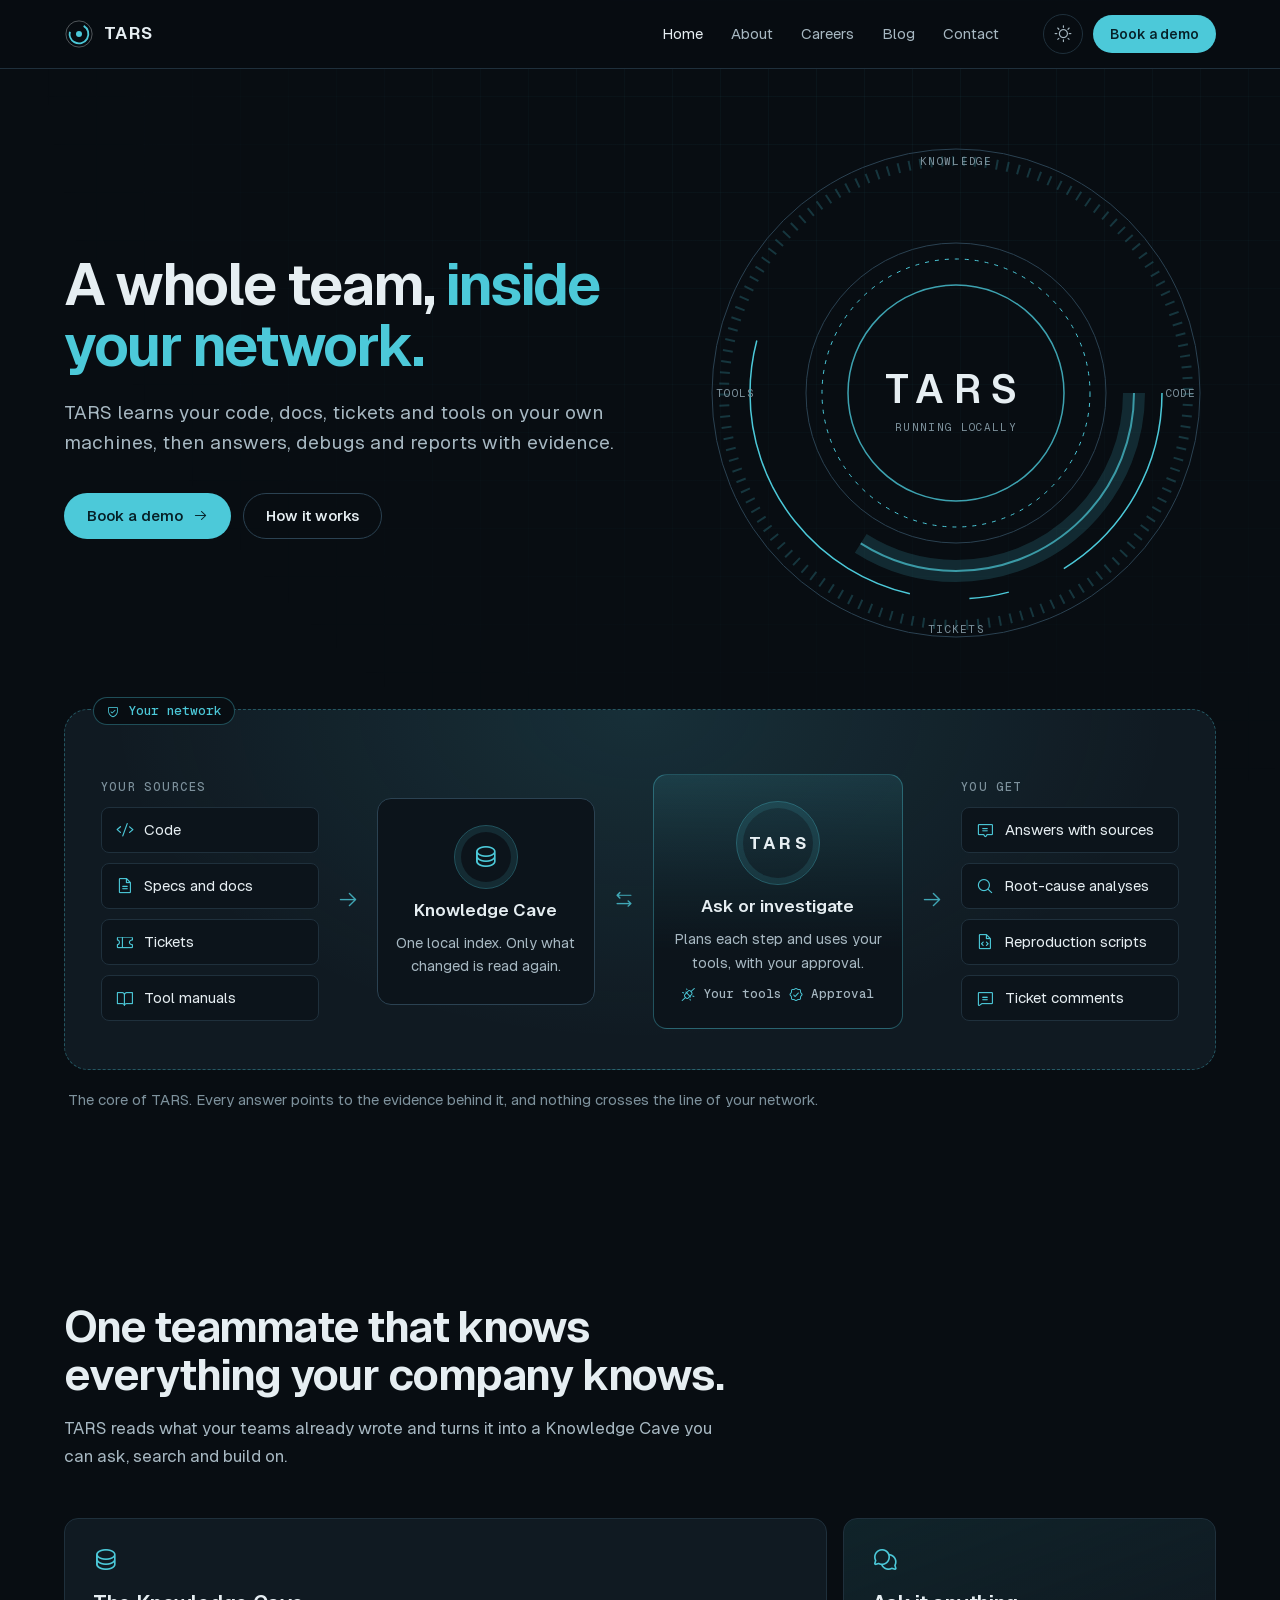
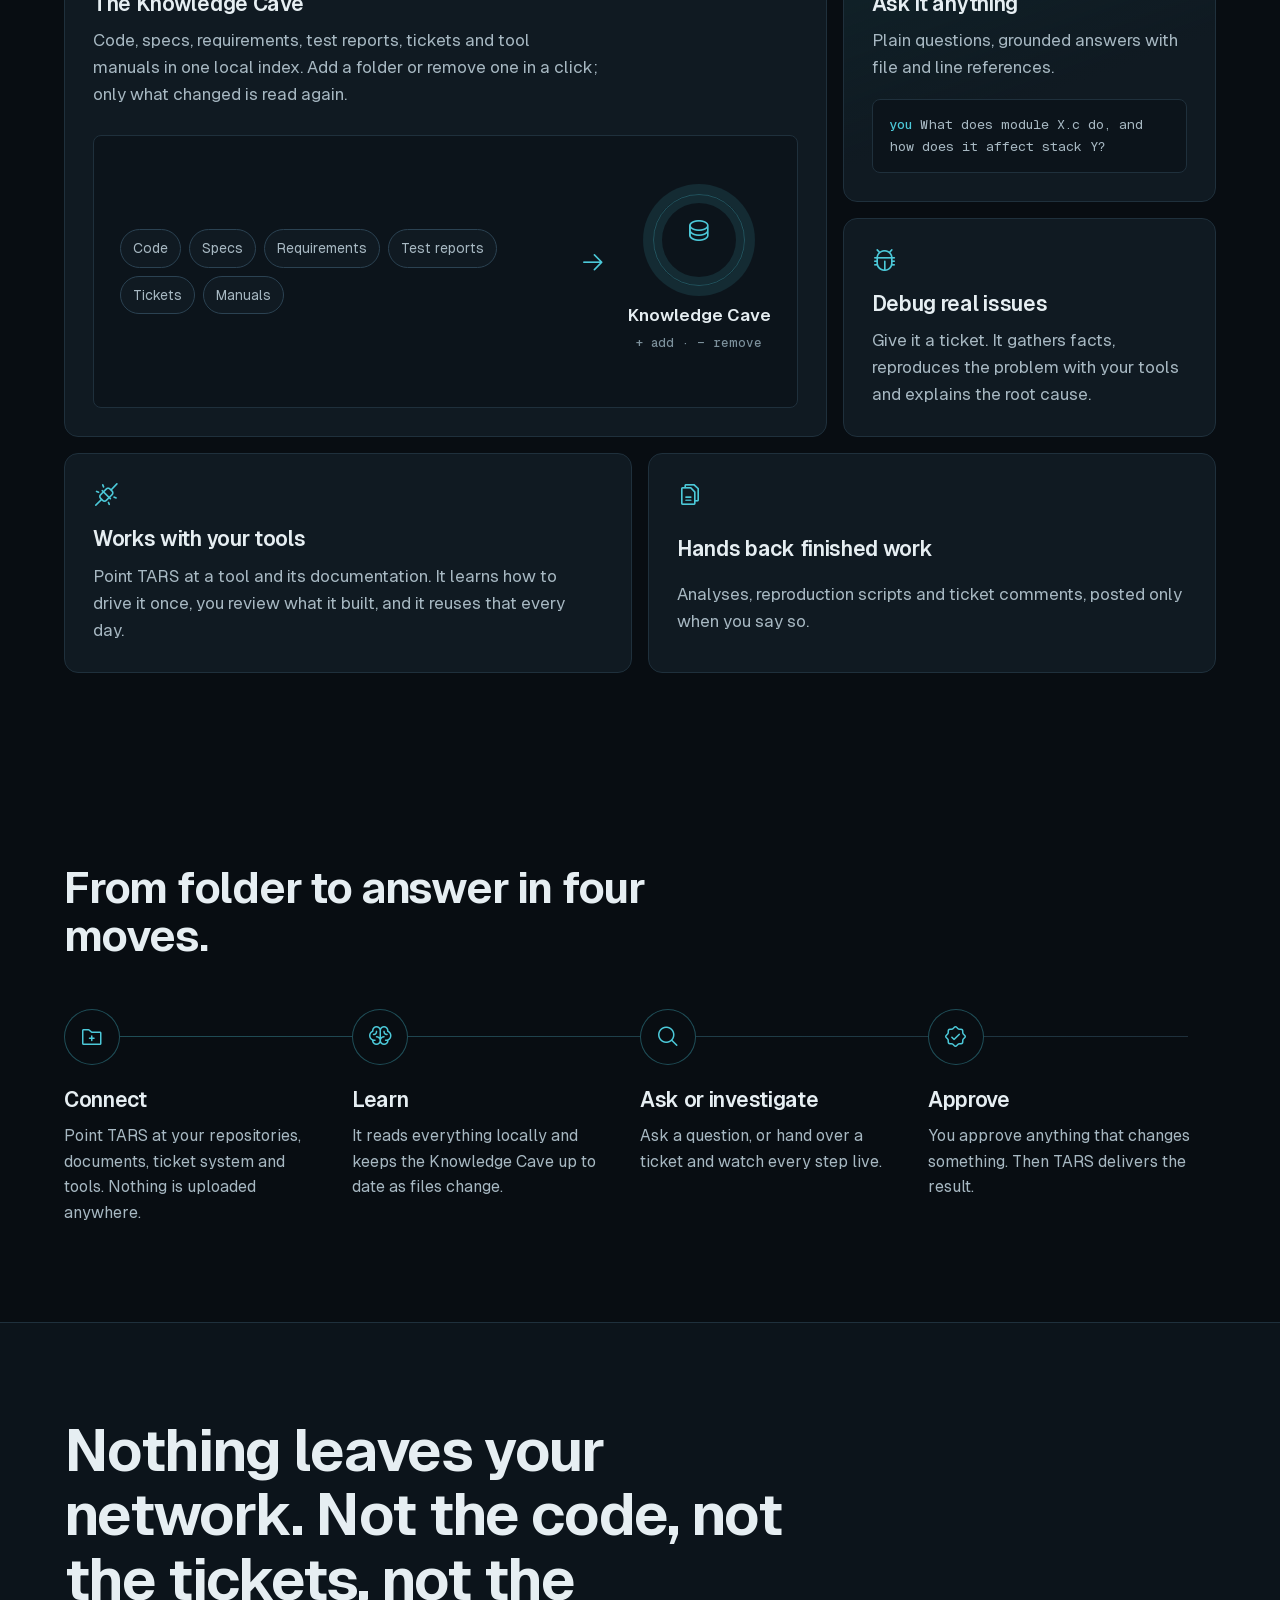
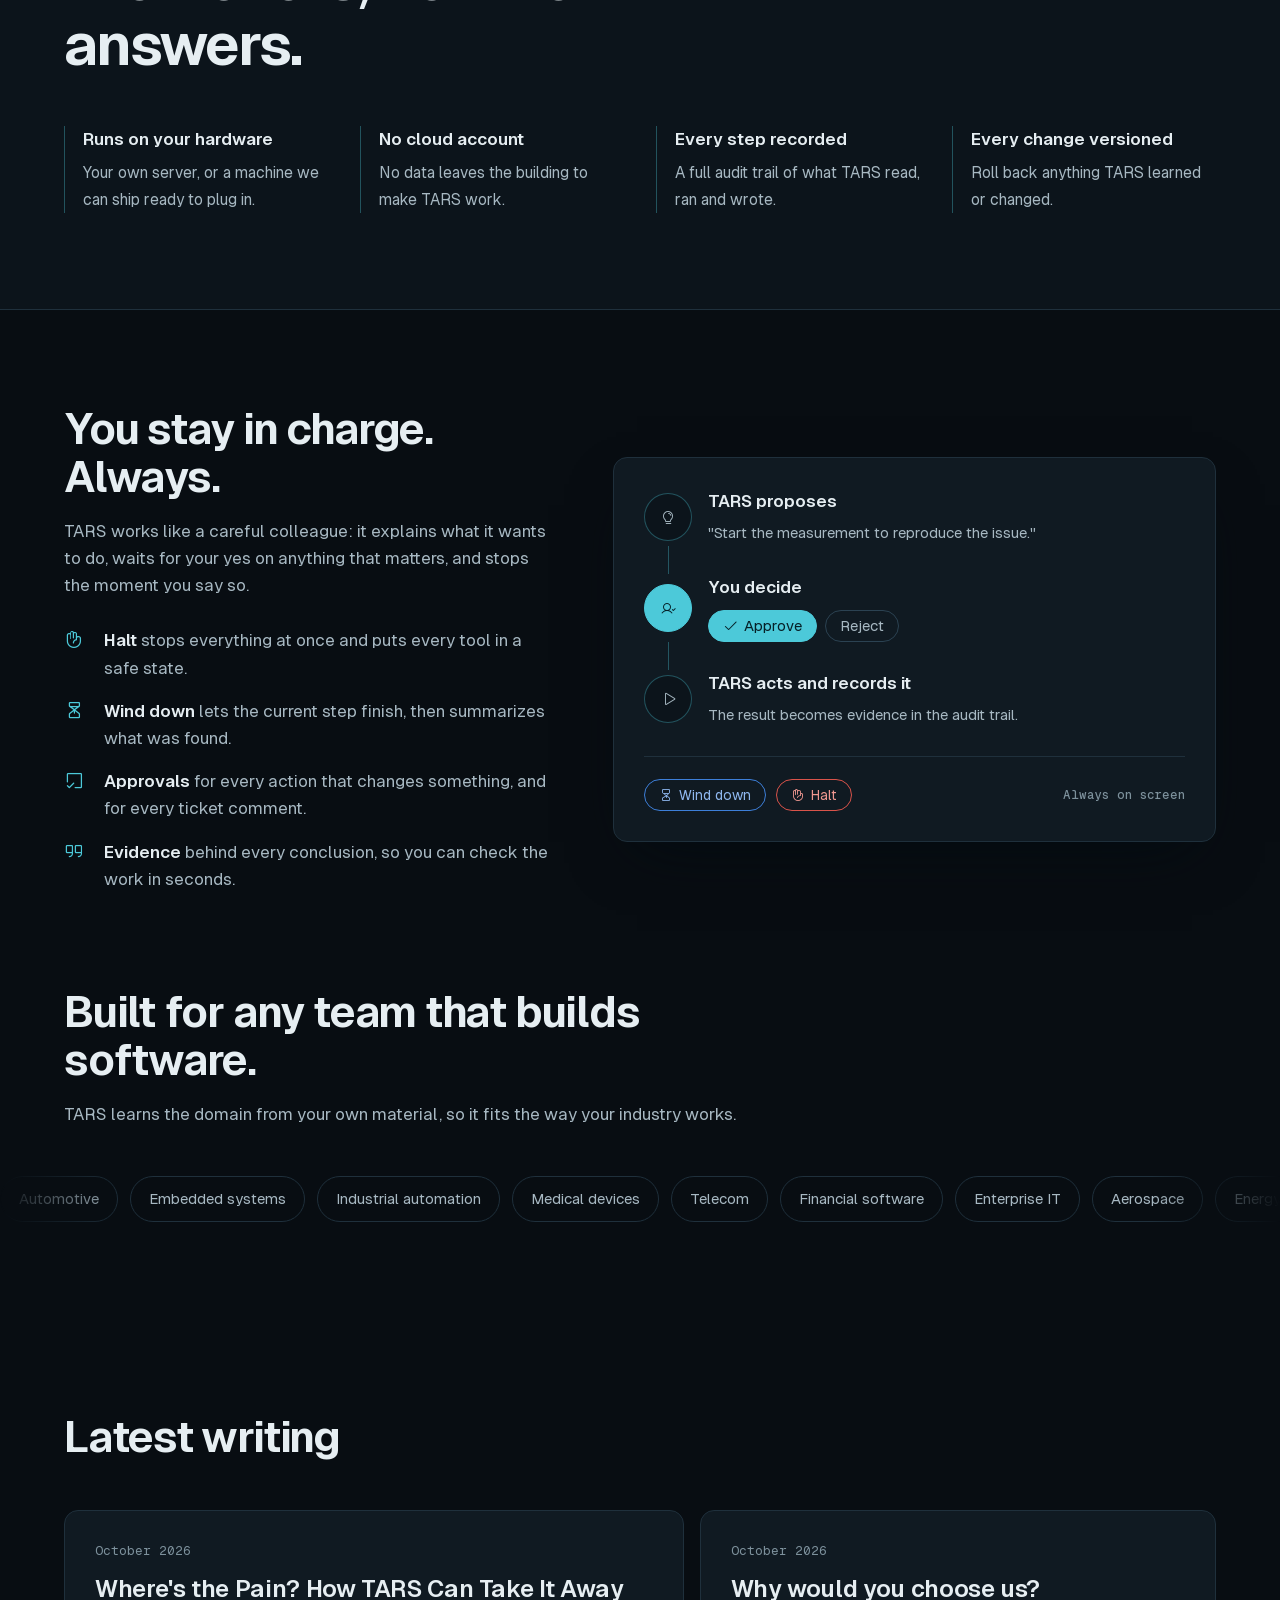
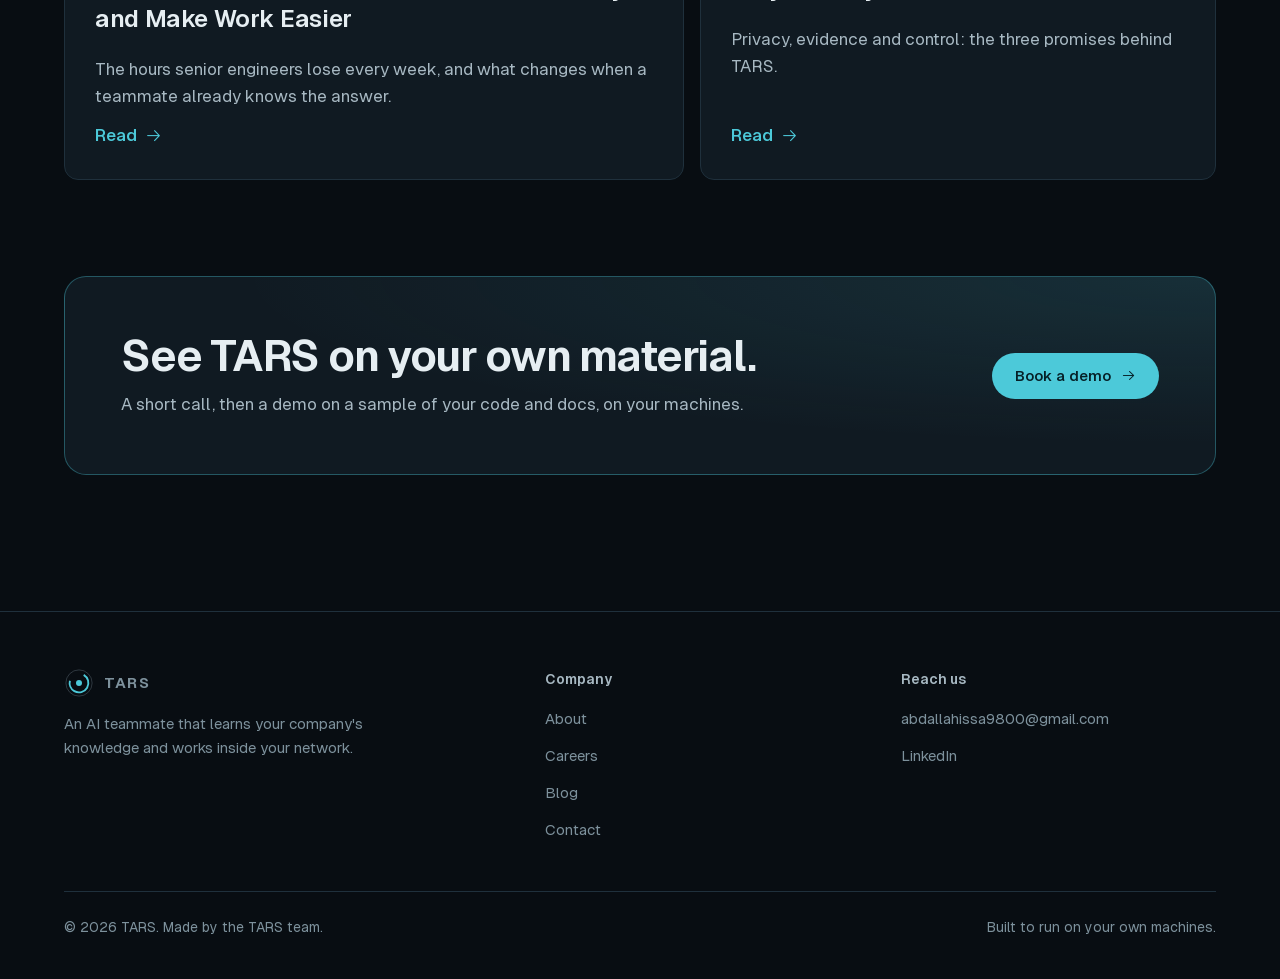
==== commit df5c043a: "Replace app screenshots with on-brand diagrams of the core app" ====
--- a/index.html
+++ b/index.html
@@ -9,7 +9,7 @@
 <meta property="og:description" content="TARS learns your company's code, docs, tickets and tools on your own machines, then answers, debugs and reports with evidence. Nothing leaves your network.">
 <meta property="og:type" content="website">
 <meta property="og:url" content="https://abdallahissa.github.io/tars-site/index.html">
-<meta property="og:image" content="https://abdallahissa.github.io/tars-site/assets/img/dash-run.webp">
+<meta property="og:image" content="https://abdallahissa.github.io/tars-site/assets/img/og.png">
 <meta name="theme-color" content="#080d12">
 <link rel="icon" href="assets/img/mark.svg" type="image/svg+xml">
 <link rel="preload" href="assets/fonts/Geist-Variable.woff2" as="font" type="font/woff2" crossorigin>
@@ -66,10 +66,38 @@
 
 <section style="padding-top: 24px">
   <div class="wrap">
-    <figure class="shot-frame reveal" style="margin: 0">
-      <div class="shot"><img src="assets/img/dash-run.webp" width="2160" height="1350" alt="TARS dashboard showing a finished investigation: summary, root cause, reproduction and numbered evidence" loading="lazy"></div>
+    <figure class="arch reveal" role="img" aria-label="How TARS works: your sources feed the Knowledge Cave, the TARS agent asks and investigates using your tools with your approval, and hands back answers with evidence. Everything stays inside your network.">
+      <span class="arch-net"><i class="ph ph-shield-check" aria-hidden="true"></i>Your network</span>
+      <div class="arch-col">
+        <span class="arch-title">Your sources</span>
+        <span class="arch-item"><i class="ph ph-code" aria-hidden="true"></i>Code</span>
+        <span class="arch-item"><i class="ph ph-file-text" aria-hidden="true"></i>Specs and docs</span>
+        <span class="arch-item"><i class="ph ph-ticket" aria-hidden="true"></i>Tickets</span>
+        <span class="arch-item"><i class="ph ph-book-open" aria-hidden="true"></i>Tool manuals</span>
+      </div>
+      <span class="arch-arrow" aria-hidden="true"><i class="ph ph-arrow-right"></i></span>
+      <div class="arch-node">
+        <span class="arch-ring"><i class="ph ph-database" aria-hidden="true"></i></span>
+        <strong>Knowledge Cave</strong>
+        <span>One local index. Only what changed is read again.</span>
+      </div>
+      <span class="arch-arrow" aria-hidden="true"><i class="ph ph-arrows-left-right"></i></span>
+      <div class="arch-node arch-core">
+        <span class="arch-ring"><b>TARS</b></span>
+        <strong>Ask or investigate</strong>
+        <span>Plans each step and uses your tools, with your approval.</span>
+        <span class="arch-tools"><i class="ph ph-plugs-connected" aria-hidden="true"></i>Your tools <i class="ph ph-seal-check" aria-hidden="true"></i>Approval</span>
+      </div>
+      <span class="arch-arrow" aria-hidden="true"><i class="ph ph-arrow-right"></i></span>
+      <div class="arch-col">
+        <span class="arch-title">You get</span>
+        <span class="arch-item"><i class="ph ph-chat-centered-text" aria-hidden="true"></i>Answers with sources</span>
+        <span class="arch-item"><i class="ph ph-magnifying-glass" aria-hidden="true"></i>Root-cause analyses</span>
+        <span class="arch-item"><i class="ph ph-file-code" aria-hidden="true"></i>Reproduction scripts</span>
+        <span class="arch-item"><i class="ph ph-chat-text" aria-hidden="true"></i>Ticket comments</span>
+      </div>
     </figure>
-    <p class="shot-caption">A real TARS investigation. Every claim in the answer points to the evidence behind it.</p>
+    <p class="shot-caption">The core of TARS. Every answer points to the evidence behind it, and nothing crosses the line of your network.</p>
   </div>
 </section>
 
@@ -84,7 +112,11 @@
         <i class="ph ph-database" aria-hidden="true"></i>
         <h3>The Knowledge Cave</h3>
         <p>Code, specs, requirements, test reports, tickets and tool manuals in one local index. Add a folder or remove one in a click; only what changed is read again.</p>
-        <div class="shot"><img src="assets/img/dash-knowledge.webp" width="2160" height="1350" alt="TARS Knowledge page listing the sources it has learned" loading="lazy"></div>
+        <div class="cave" aria-hidden="true">
+          <div class="cave-in"><span>Code</span><span>Specs</span><span>Requirements</span><span>Test reports</span><span>Tickets</span><span>Manuals</span></div>
+          <i class="ph ph-arrow-right cave-arrow"></i>
+          <div class="cave-core"><span class="cave-ring"><i class="ph ph-database"></i></span><span class="cave-label">Knowledge Cave</span><span class="cave-sub">+ add &middot; &minus; remove</span></div>
+        </div>
       </article>
       <article class="tile tile-b reveal" style="--i:1">
         <i class="ph ph-chats-circle" aria-hidden="true"></i>
@@ -149,7 +181,14 @@
         <li><i class="ph ph-quotes" aria-hidden="true"></i><span><b>Evidence</b> behind every conclusion, so you can check the work in seconds.</span></li>
       </ul>
     </div>
-    <div class="shot reveal" style="--i:1"><img src="assets/img/dash-approval.webp" width="2160" height="1350" alt="TARS waiting for approval before running an action, with Wind down and Halt buttons" loading="lazy"></div>
+    <div class="gate reveal" style="--i:1" role="img" aria-label="TARS proposes an action, waits for your approval, then runs it. Halt and Wind down are always available.">
+      <div class="gate-step"><span class="gate-ico"><i class="ph ph-lightbulb" aria-hidden="true"></i></span><div><strong>TARS proposes</strong><span>"Start the measurement to reproduce the issue."</span></div></div>
+      <span class="gate-line" aria-hidden="true"></span>
+      <div class="gate-step gate-you"><span class="gate-ico"><i class="ph ph-user-check" aria-hidden="true"></i></span><div><strong>You decide</strong><span class="gate-btns"><span class="g-btn g-ok"><i class="ph ph-check" aria-hidden="true"></i>Approve</span><span class="g-btn">Reject</span></span></div></div>
+      <span class="gate-line" aria-hidden="true"></span>
+      <div class="gate-step"><span class="gate-ico"><i class="ph ph-play" aria-hidden="true"></i></span><div><strong>TARS acts and records it</strong><span>The result becomes evidence in the audit trail.</span></div></div>
+      <div class="gate-stop"><span class="g-btn g-wind"><i class="ph ph-hourglass-medium" aria-hidden="true"></i>Wind down</span><span class="g-btn g-halt"><i class="ph ph-hand-palm" aria-hidden="true"></i>Halt</span><span class="gate-note">Always on screen</span></div>
+    </div>
   </div>
 </section>
 
--- a/assets/css/site.css
+++ b/assets/css/site.css
@@ -321,3 +321,66 @@
   form.card { padding: 22px; }
   .shot-frame { padding: 8px; }
 }
+
+/* --------------------------------------------- diagrams (no screenshots) */
+.arch {
+  position: relative; margin: 0; display: grid; grid-template-columns: 1fr auto 1fr auto 1.15fr auto 1fr; align-items: center; gap: 18px;
+  padding: 64px 36px 40px; border: 1px dashed var(--accent-line); border-radius: calc(var(--r-md) + 10px);
+  background: radial-gradient(ellipse at 50% 0%, var(--accent-soft), transparent 65%), var(--surface);
+}
+.arch-net { position: absolute; top: -13px; left: 28px; display: inline-flex; align-items: center; gap: 8px; padding: 2px 12px; background: var(--bg); color: var(--accent); font: 500 13px/22px var(--mono); border: 1px solid var(--accent-line); border-radius: 999px; }
+.arch-col { display: grid; gap: 10px; }
+.arch-title { font: 500 12px/1 var(--mono); letter-spacing: 0.1em; text-transform: uppercase; color: var(--text-3); margin-bottom: 4px; }
+.arch-item { display: flex; align-items: center; gap: 10px; padding: 10px 14px; border: 1px solid var(--line); border-radius: var(--r-sm); background: var(--bg-2); font-size: 15px; }
+.arch-item .ph { color: var(--accent); font-size: 18px; }
+.arch-arrow { color: var(--accent); font-size: 22px; opacity: 0.8; }
+.arch-node { display: grid; justify-items: center; text-align: center; gap: 8px; padding: 26px 18px; border: 1px solid var(--line-strong); border-radius: var(--r-md); background: var(--bg-2); }
+.arch-node strong { font-size: 17px; font-weight: 600; }
+.arch-node > span:not(.arch-ring):not(.arch-tools) { color: var(--text-2); font-size: 14.5px; }
+.arch-ring { width: 64px; height: 64px; border-radius: 50%; display: grid; place-items: center; border: 1px solid var(--accent-line); box-shadow: inset 0 0 0 6px var(--accent-soft); color: var(--accent); font-size: 26px; }
+.arch-core { border-color: var(--accent-line); background: linear-gradient(180deg, var(--accent-soft), var(--bg-2) 70%); }
+.arch-core .arch-ring { width: 84px; height: 84px; }
+.arch-core .arch-ring b { font-size: 17px; letter-spacing: 0.22em; color: var(--text); margin-left: 0.22em; }
+.arch-tools { display: inline-flex; flex-wrap: wrap; justify-content: center; align-items: center; gap: 6px 8px; margin-top: 4px; font: 500 12.5px/1 var(--mono); color: var(--text-2); }
+.arch-tools .ph { color: var(--accent); font-size: 15px; }
+
+.cave { margin-top: 26px; flex: 1; display: grid; align-content: center; grid-template-columns: 1fr auto auto; align-items: center; gap: 22px; padding: 26px; border: 1px solid var(--line); border-radius: var(--r-sm); background: var(--bg-2); }
+.cave-in { display: flex; flex-wrap: wrap; gap: 8px; }
+.cave-in span { padding: 7px 12px; border: 1px solid var(--line-strong); border-radius: 999px; font-size: 14px; color: var(--text-2); background: var(--surface); }
+.cave-arrow { color: var(--accent); font-size: 22px; }
+.cave-core { display: grid; justify-items: center; gap: 8px; text-align: center; }
+.cave-ring { width: 92px; height: 92px; border-radius: 50%; display: grid; place-items: center; font-size: 34px; color: var(--accent); border: 1px solid var(--accent-line); box-shadow: inset 0 0 0 8px var(--accent-soft), 0 0 0 10px var(--accent-soft); }
+.cave-label { font-weight: 600; margin-top: 8px; }
+.cave-sub { font: 500 12.5px/1 var(--mono); color: var(--text-3); }
+
+.gate { display: grid; gap: 0; padding: 30px; border: 1px solid var(--line); border-radius: var(--r-md); background: var(--surface); box-shadow: var(--shadow); }
+.gate-step { display: grid; grid-template-columns: 48px 1fr; gap: 16px; align-items: center; }
+.gate-step strong { display: block; font-weight: 600; margin-bottom: 4px; }
+.gate-step span { color: var(--text-2); font-size: 15px; }
+.gate-ico { width: 48px; height: 48px; border-radius: 50%; display: grid; place-items: center; font-size: 22px; color: var(--accent); border: 1px solid var(--accent-line); background: var(--bg-2); }
+.gate-you .gate-ico { background: var(--accent); color: var(--accent-ink); border-color: var(--accent); }
+.gate-line { display: block; width: 1px; height: 28px; margin-left: 24px; background: var(--accent-line); }
+.gate-btns { display: flex; gap: 8px; margin-top: 8px; }
+.g-btn { display: inline-flex; align-items: center; gap: 6px; height: 32px; padding: 0 14px; border-radius: 999px; border: 1px solid var(--line-strong); font-size: 14px; color: var(--text); }
+.g-ok { background: var(--accent); color: var(--accent-ink) !important; border-color: var(--accent); }
+.gate-stop { display: flex; flex-wrap: wrap; align-items: center; gap: 10px; margin-top: 28px; padding-top: 22px; border-top: 1px solid var(--line); }
+.g-wind { border-color: #3d7fd9; color: #8fb8f0; }
+.g-halt { border-color: #d9534a; color: #f09891; }
+:root[data-theme="light"] .g-wind { color: #1f5fb8; }
+:root[data-theme="light"] .g-halt { color: #b8332b; }
+.gate-note { font: 500 12.5px/1 var(--mono); color: var(--text-3); margin-left: auto; }
+
+@media (max-width: 1024px) {
+  .arch { grid-template-columns: 1fr; padding: 48px 22px 28px; }
+  .arch-arrow { justify-self: center; transform: rotate(90deg); }
+  .arch-col { grid-template-columns: 1fr 1fr; }
+  .arch-title { grid-column: 1 / -1; }
+}
+@media (max-width: 767px) {
+  .arch-col { grid-template-columns: 1fr; }
+  .cave { grid-template-columns: 1fr; justify-items: center; }
+  .cave-in { justify-content: center; }
+  .cave-arrow { transform: rotate(90deg); }
+  .gate { padding: 22px; }
+  .gate-note { margin-left: 0; width: 100%; }
+}
